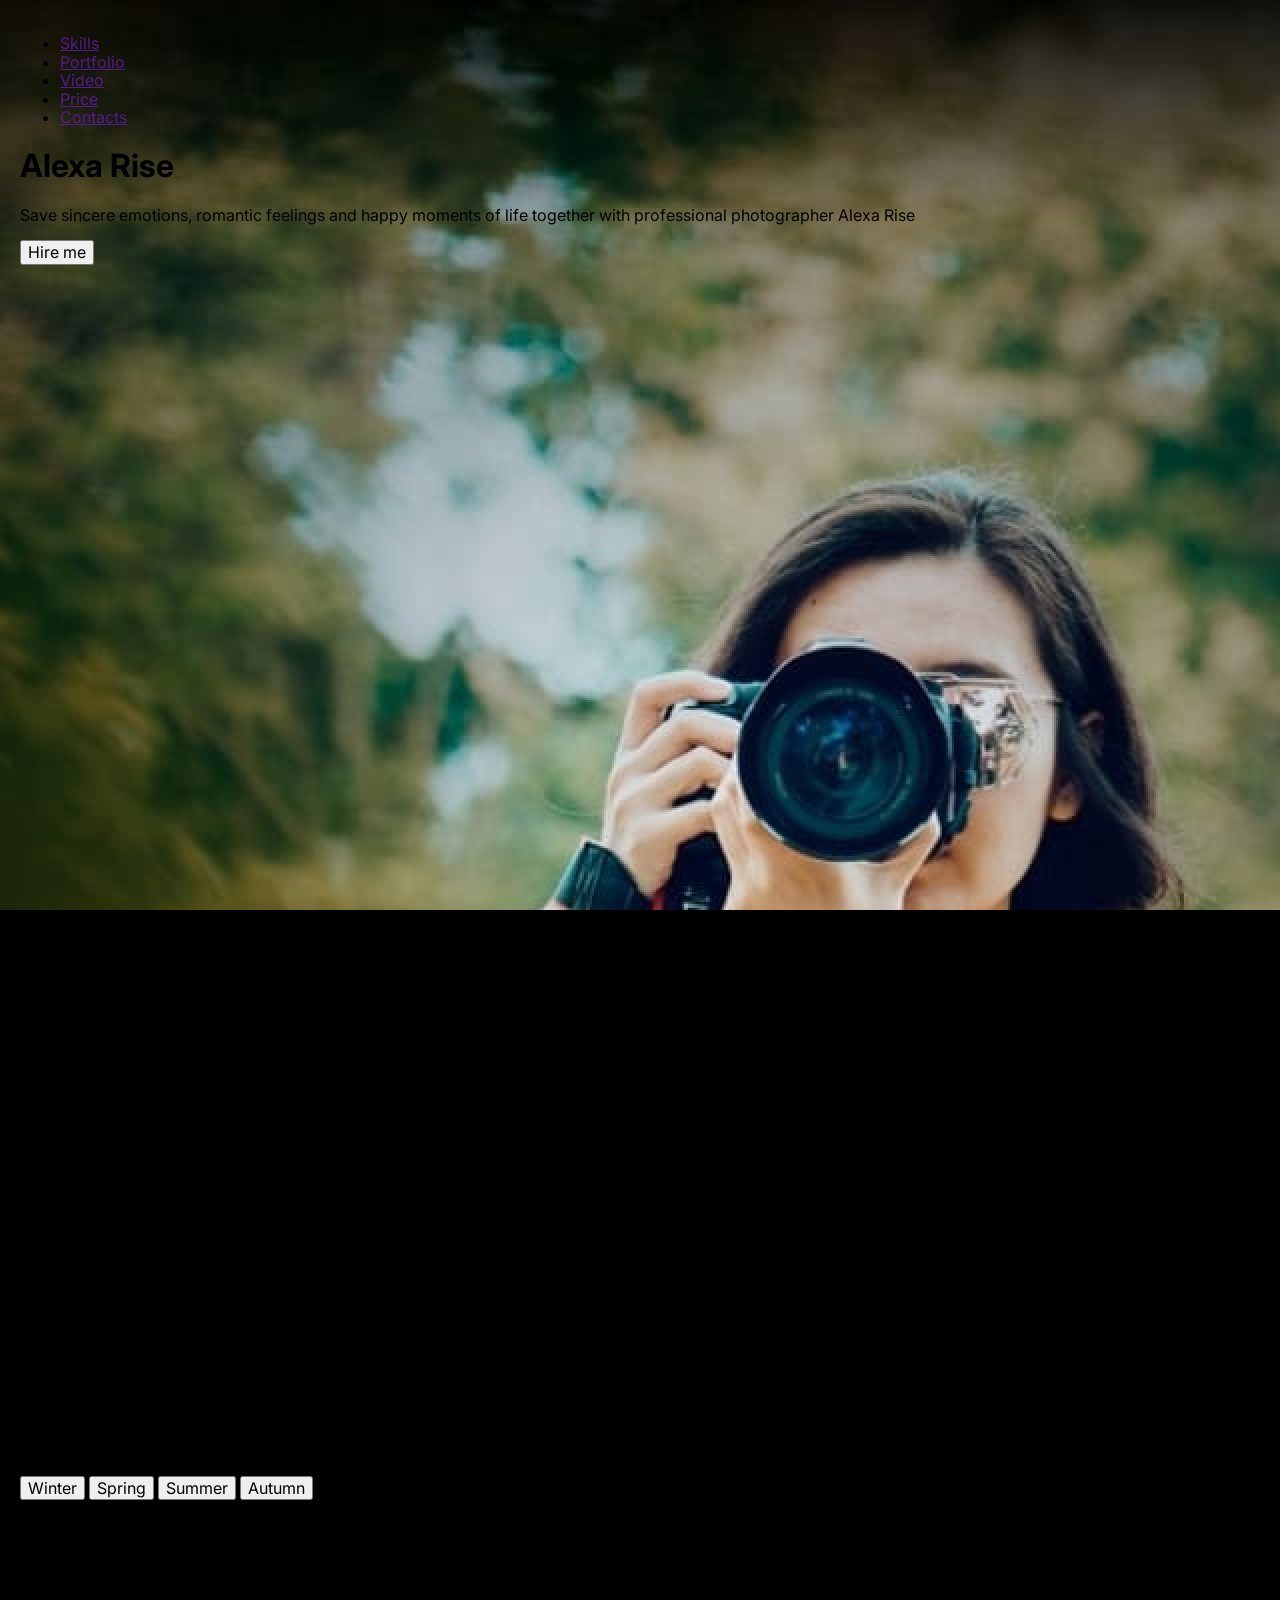
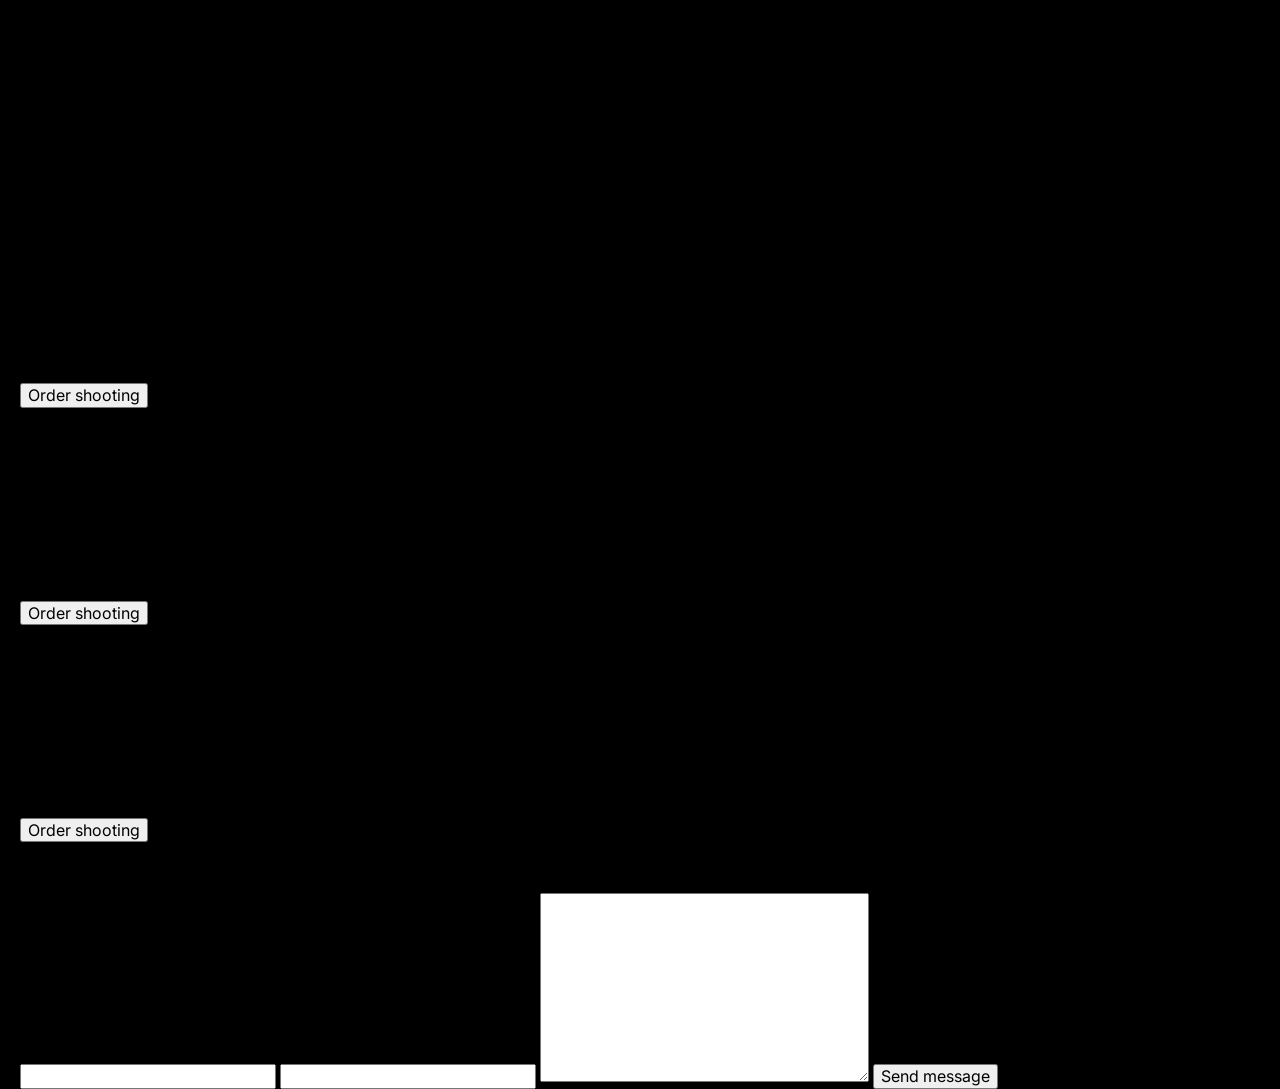
==== portfolio/index.html @ b340e3fa "feat: add markup in html.index" ====
<!DOCTYPE html>
<html lang="en">
<head>
    <meta charset="UTF-8">
    <meta http-equiv="X-UA-Compatible" content="IE=edge">
    <meta name="viewport" content="width=device-width, initial-scale=1.0">
    <link rel="preconnect" href="https://fonts.googleapis.com">
    <link rel="preconnect" href="https://fonts.gstatic.com" crossorigin>
    <link href="https://fonts.googleapis.com/css2?family=Merriweather:wght@700&family=PT+Sans:wght@400;700&display=swap" rel="stylesheet">
    <link href="https://fonts.googleapis.com/css2?family=Inter:wght@400;700&family=Merriweather:wght@700&family=PT+Sans:wght@400;700&display=swap" rel="stylesheet">
    <link rel="stylesheet" href="style.css">
    <link rel="stylesheet" href="normalize.css">
    <title>Document</title>
</head>
<body>
    <header class="header header__container">
        <div class="container"> 
            <nav class="nav">
                <div class="logo">
                    <img class="logo__img" src="" alt="">
                </div>
                <div class="nav__menu">
                    <ul class="nav__menu--list">
                        <li class="nav__menu--item"><a href="" class="nav__menu--link">Skills</a></li>
                        <li class="nav__menu--item"><a href="" class="nav__menu--link">Portfolio</a></li>
                        <li class="nav__menu--item"><a href="" class="nav__menu--link">Video</a></li>
                        <li class="nav__menu--item"><a href="" class="nav__menu--link">Price</a></li>
                        <li class="nav__menu--item"><a href="" class="nav__menu--link">Contacts</a></li>
                    </ul>
                </div>
                <div class="nav__lang-switсh">
                    
                </div>
            </nav>  
            <section class="hero">
                <div class="hero__content">
                    <h1 class="hero__title">Alexa Rise</h1>
                    <p class="hero__text">
                        Save sincere emotions, romantic feelings and happy moments of life together with professional photographer Alexa Rise
                    </p>
                    <button class="hero__button button">
                        Hire me
                    </button>
                </div>
            </section>
        </div>
    </header>
    <main>
        <div class="container">
            <section class="skills">
                <div class="skills__content">
                    <div class="skills__head">
                        <div class="title">
                            <h2 class="title__header">Skills</h2>
                        </div>
                    </div>
                    <div class="skills__item">
                        <img class="skills__item-img" src="" alt="">
                        <h3 class="skills__title">Digital photography</h3>
                        <p class="skills__text">
                            High-quality photos in the studio and on the nature
                        </p>
                    </div>
                    <div class="skills__item">
                        <img class="skills__item-img" src="" alt="">
                        <h3 class="skills__title">Digital photography</h3>
                        <p class="skills__text">
                            High-quality photos in the studio and on the nature
                        </p>
                    </div>
                    <div class="skills__item">
                        <img class="skills__item-img" src="" alt="">
                        <h3 class="skills__title">Digital photography</h3>
                        <p class="skills__text">
                            High-quality photos in the studio and on the nature
                        </p>
                    </div>
                    <div class="skills__item">
                        <img class="skills__item-img" src="" alt="">
                        <h3 class="skills__title">Digital photography</h3>
                        <p class="skills__text">
                            High-quality photos in the studio and on the nature
                        </p>
                    </div>
                </div>

            </section>
            <section class="portfolio">
                <div class="portfolio__content">
                    <div class="portfolio__head">
                        <div class="title">
                            <h2 class="title__header">Portfolio</h2>
                        </div> 
                    </div>
                    <div class="portfolio__buttons">
                        <button class="button">
                            Winter
                        </button>
                        <button class="button">
                            Spring
                        </button>
                        <button class="button">
                            Summer
                        </button>
                        <button class="button button--active">
                            Autumn
                        </button>
                    </div>
                    <div class="portfolio__gallery">
                        <img class="portfolio__img" src="" alt="">
                        <img class="portfolio__img" src="" alt="">
                        <img class="portfolio__img" src="" alt="">
                        <img class="portfolio__img" src="" alt="">
                        <img class="portfolio__img" src="" alt="">
                        <img class="portfolio__img" src="" alt="">
                    </div>
                </div>
            </section>
            <section class="video">
                <div class="video__head">
                    <div class="title">
                        <h2 class="title__header">Video</h2>
                    </div> 
                </div>
                <video src="" class="video__content"></video>
            </section>
            <section class="price">
                <div class="price__head">
                    <div class="title">
                        <h2 class="title__header">Portfolio</h2>
                    </div> 
                </div>
                <div class="price__list">
                    <div class="price__item">
                        <p class="price__title">
                            Standard
                        </p>
                        <p class="price__price">
                            500 $
                        </p>
                        <p class="price__text">
                            One location </br>
                            120 photos in color </br>
                            12 photos in retouch </br>
                            Readiness 2-3 weeks </br>
                            Make up, visage </br>
                        </p>
                        <button class="price__button button">
                            Order shooting
                        </button>
                    </div>
                    <div class="price__item">
                        <p class="price__title">
                            Standard
                        </p>
                        <p class="price__price">
                            500 $
                        </p>
                        <p class="price__text">
                            One location </br>
                            120 photos in color </br>
                            12 photos in retouch </br>
                            Readiness 2-3 weeks </br>
                            Make up, visage </br>
                        </p>
                        <button class="price__button button">
                            Order shooting
                        </button>
                    </div>
                    <div class="price__item">
                        <p class="price__title">
                            Standard
                        </p>
                        <p class="price__price">
                            500 $
                        </p>
                        <p class="price__text">
                            One location </br>
                            120 photos in color </br>
                            12 photos in retouch </br>
                            Readiness 2-3 weeks </br>
                            Make up, visage </br>
                        </p>
                        <button class="price__button button">
                            Order shooting
                        </button>
                    </div>
                </div>

            </section>
            <section class="contacts">
                <div class="contact__content">
                    <p class="contact__title">
                        Contact me
                    </p>
                    <div class="contact__form form">
                        <input type="email" class="form__email-field">
                        <input type="tel" class="form__phone-field">
                        <textarea name="" id="" cols="30" rows="10" class="form__texarea">

                        </textarea>
                        <button class="button form__button">
                            Send message
                        </button>
                    </div>
                </div>     
            </section>
        </div>
    </main>
    <footer>
        <div class="container">

        </div>
    </footer>
    
</body>
</html>
---- portfolio/style.css ----
body {
    background-color: #000000;
    font-family: 'Inter', sans-serif;
}
.container {
  max-width: 1440px;
  margin: 0 auto;
  padding: 0 20px;
}

.header {
    height: 910px;
}

.header__container {
    background: url('./assets/img/bg.jpg');
    background-repeat: no-repeat;
    background-position: center 0;
  }
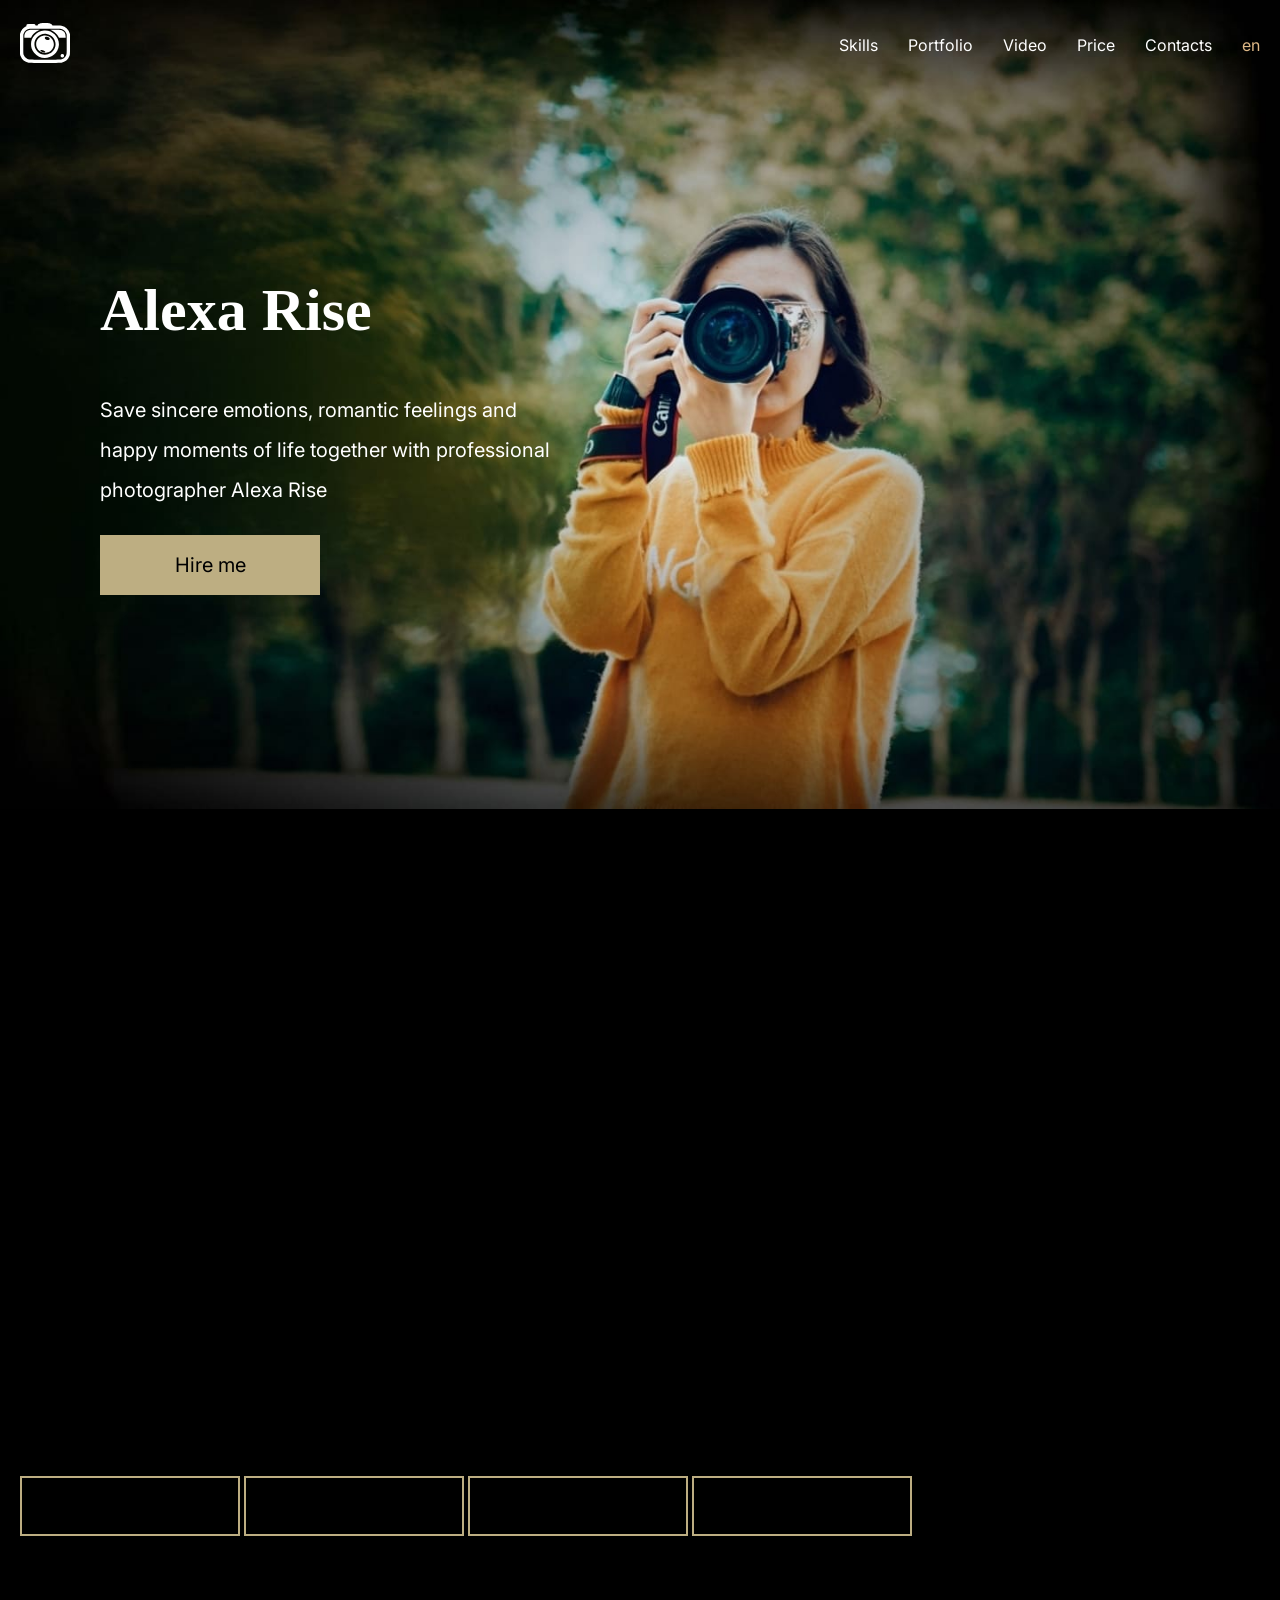
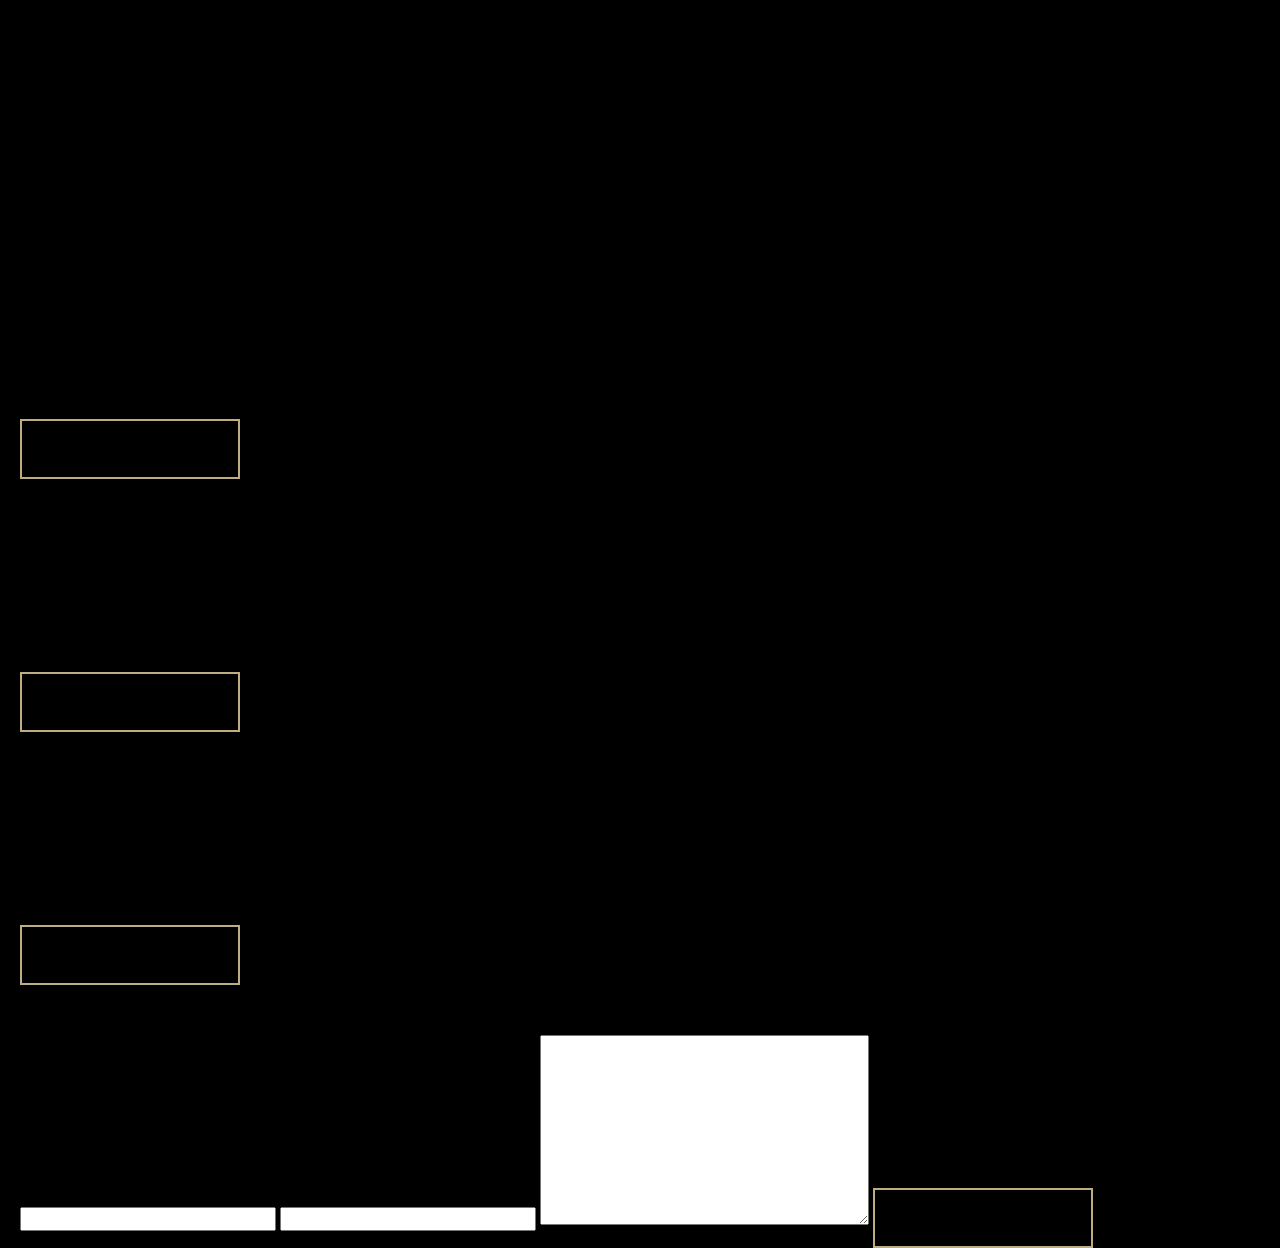
==== commit 6eb27abb: "feat: add styles in header block" ====
--- a/portfolio/index.html
+++ b/portfolio/index.html
@@ -13,36 +13,37 @@
     <title>Document</title>
 </head>
 <body>
-    <header class="header header__container">
-        <div class="container"> 
-            <nav class="nav">
+    <header class="header">
+        <div class="container header__container">
+            <nav class="nav header__nav">
                 <div class="logo">
-                    <img class="logo__img" src="" alt="">
+                    <img class="logo__img" src="./assets/svg/logo.svg" alt="">
                 </div>
                 <div class="nav__menu">
-                    <ul class="nav__menu--list">
-                        <li class="nav__menu--item"><a href="" class="nav__menu--link">Skills</a></li>
-                        <li class="nav__menu--item"><a href="" class="nav__menu--link">Portfolio</a></li>
-                        <li class="nav__menu--item"><a href="" class="nav__menu--link">Video</a></li>
-                        <li class="nav__menu--item"><a href="" class="nav__menu--link">Price</a></li>
-                        <li class="nav__menu--item"><a href="" class="nav__menu--link">Contacts</a></li>
+                    <ul class="nav__menu-list">
+                        <li class="nav__menu-item"><a href="" class="nav__menu-link">Skills</a></li>
+                        <li class="nav__menu-item"><a href="" class="nav__menu-link">Portfolio</a></li>
+                        <li class="nav__menu-item"><a href="" class="nav__menu-link">Video</a></li>
+                        <li class="nav__menu-item"><a href="" class="nav__menu-link">Price</a></li>
+                        <li class="nav__menu-item"><a href="" class="nav__menu-link">Contacts</a></li>
                     </ul>
                 </div>
-                <div class="nav__lang-switсh">
-                    
-                </div>
-            </nav>  
-            <section class="hero">
+                <div class="header__lang-switсh">
+                      <p class="en">en</p>  
+                </div>
+            </nav>
+            <section class="hero header__hero">
                 <div class="hero__content">
                     <h1 class="hero__title">Alexa Rise</h1>
                     <p class="hero__text">
                         Save sincere emotions, romantic feelings and happy moments of life together with professional photographer Alexa Rise
                     </p>
-                    <button class="hero__button button">
+                    <button class="hero__button button button--color">
                         Hire me
                     </button>
                 </div>
             </section>
+            </div>
         </div>
     </header>
     <main>
--- a/portfolio/style.css
+++ b/portfolio/style.css
@@ -2,18 +2,105 @@
     background-color: #000000;
     font-family: 'Inter', sans-serif;
 }
+li {
+    list-style: none;
+}
+
+a {
+    text-decoration: none;
+}
+
+.en {
+    color: burlywood;
+}
+
 .container {
   max-width: 1440px;
   margin: 0 auto;
   padding: 0 20px;
 }
 
-.header {
-    height: 910px;
+.nav {
+    height: 90px;
+    display: flex;
+    flex-direction: row;
+    justify-content: space-between;
+    align-items: center;
 }
 
+.nav__menu-list {
+    display: flex;
+    flex-direction: row;
+}
+
+.nav__menu-link {
+    color: #ffffff;
+}
+
+.nav__menu-item {
+    margin-right: 30px;
+}
+
+
 .header__container {
-    background: url('./assets/img/bg.jpg');
+    height: 910px;
+    background: no-repeat center  url('./assets/img/bg.jpg');
     background-repeat: no-repeat;
     background-position: center 0;
+    background-size: contain;
   }
+
+.header__nav {
+      margin-bottom: 160px;
+  }
+
+.header__hero {
+    margin-left: 80px;
+}
+  
+.logo_img {
+    width: 50px;
+    height: auto;
+}
+
+.nav__menu {
+    margin-left: auto;
+}
+
+.hero {
+    width: 500px;
+}
+
+.hero__content {
+    margin-right: 30px;
+}
+
+.hero__title {
+    font-family: 'Merriweather', serif;
+    font-size: 60px;
+    font-weight: 700;
+    line-height: 120px;
+    color: #ffffff;
+    margin-bottom: 10px;
+}
+
+.hero__text {
+    font-size: 20px;
+    font-weight: normal;
+    line-height: 40px;
+    color: #ffffff;
+    margin-bottom: 25px;
+}
+
+.button {
+    width: 220px;
+    font-size: 20px;
+    line-height: 40px;
+    padding: 8px 0;
+    background-color: transparent;
+    border: solid 2px #BDAE82;
+}
+
+.button--color {
+    background: #BDAE82;
+}
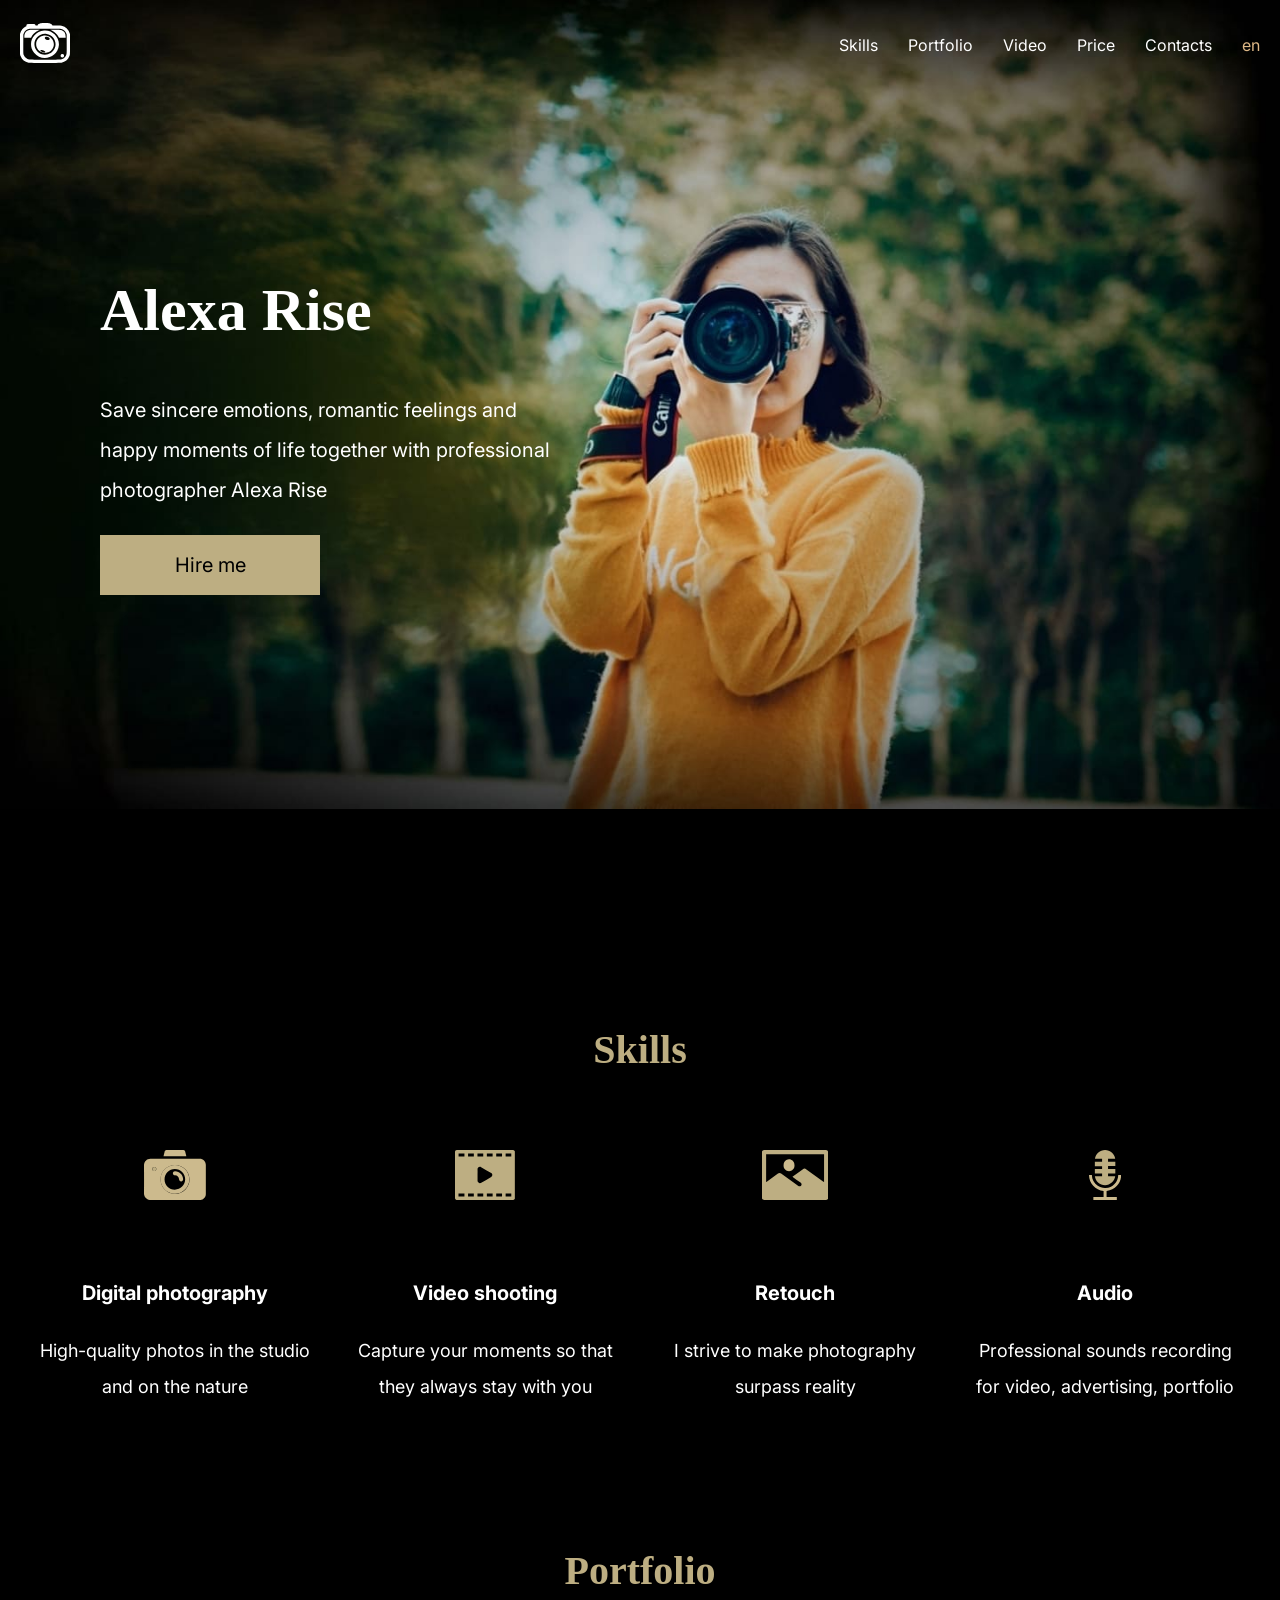
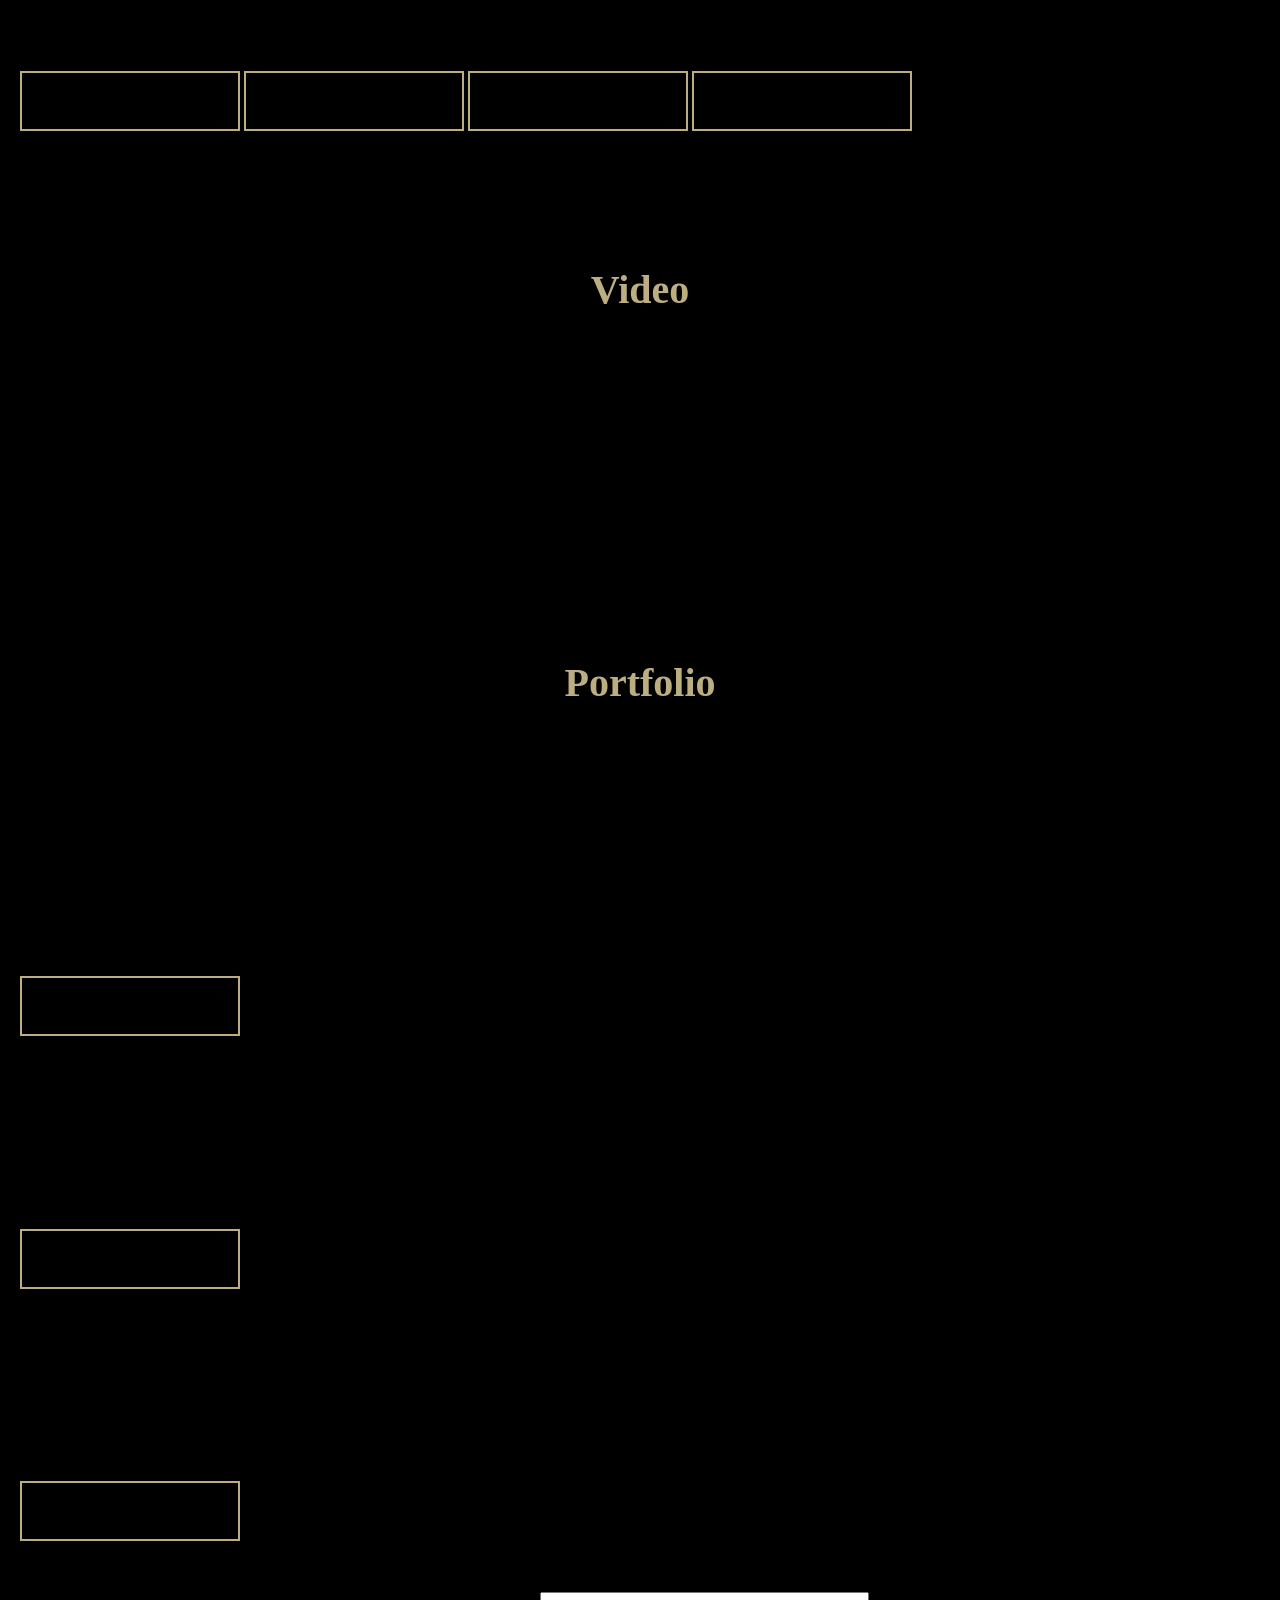
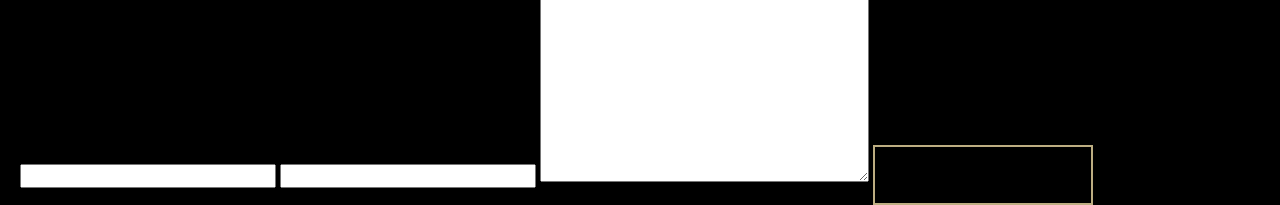
==== commit 8a1eb7c8: "feat: add style in skills block" ====
--- a/portfolio/index.html
+++ b/portfolio/index.html
@@ -55,34 +55,37 @@
                             <h2 class="title__header">Skills</h2>
                         </div>
                     </div>
-                    <div class="skills__item">
-                        <img class="skills__item-img" src="" alt="">
-                        <h3 class="skills__title">Digital photography</h3>
-                        <p class="skills__text">
-                            High-quality photos in the studio and on the nature
-                        </p>
-                    </div>
-                    <div class="skills__item">
-                        <img class="skills__item-img" src="" alt="">
-                        <h3 class="skills__title">Digital photography</h3>
-                        <p class="skills__text">
-                            High-quality photos in the studio and on the nature
-                        </p>
-                    </div>
-                    <div class="skills__item">
-                        <img class="skills__item-img" src="" alt="">
-                        <h3 class="skills__title">Digital photography</h3>
-                        <p class="skills__text">
-                            High-quality photos in the studio and on the nature
-                        </p>
-                    </div>
-                    <div class="skills__item">
-                        <img class="skills__item-img" src="" alt="">
-                        <h3 class="skills__title">Digital photography</h3>
-                        <p class="skills__text">
-                            High-quality photos in the studio and on the nature
-                        </p>
-                    </div>
+                    <div class="skills__list">
+                        <div class="skills__item">
+                            <img class="skills__item-img" src="./assets/svg/camera 1.svg" alt="icon-camera">
+                            <h3 class="skills__title">Digital photography</h3>
+                            <p class="skills__text">
+                                High-quality photos in the studio and on the nature
+                            </p>
+                        </div>
+                        <div class="skills__item">
+                            <img class="skills__item-img" src="./assets/svg/video 1.svg" alt="icon-video">
+                            <h3 class="skills__title">Video shooting</h3>
+                            <p class="skills__text">
+                                Capture your moments so that they always stay with you
+                            </p>
+                        </div>
+                        <div class="skills__item">
+                            <img class="skills__item-img" src="./assets/svg/image 1.svg" alt="icon-image">
+                            <h3 class="skills__title">Retouch</h3>
+                            <p class="skills__text">
+                                I strive to make photography surpass reality
+                            </p>
+                        </div>
+                        <div class="skills__item">
+                            <img class="skills__item-img" src="./assets/svg/mic 1.svg" alt="icon-mic">
+                            <h3 class="skills__title">Audio</h3>
+                            <p class="skills__text">
+                                Professional sounds recording for video, advertising, portfolio
+                            </p>
+                        </div>
+                    </div>
+                    
                 </div>
 
             </section>
--- a/portfolio/style.css
+++ b/portfolio/style.css
@@ -104,3 +104,48 @@
 .button--color {
     background: #BDAE82;
 }
+
+.title {
+    padding: 100px 0px 60px 0px;
+    text-align: center;
+}
+
+.title__header {
+    font-family: 'Merriweather', serif;
+    color: #BDAE82;
+    font-size: 40px;
+    line-height: 80px;
+    margin: 0;   
+}
+
+.skills__list {
+    display: flex;
+    flex-direction: row;
+    justify-content: space-between;
+}
+
+.skills__item {
+    width: 320px;
+    padding: 0 20px 8px 20px;
+    text-align: center;
+}
+
+.skills__item-img {
+    margin-bottom: 50px;
+}
+
+.skills__title {
+    font-weight: bold;
+    font-size: 20px;
+    line-height: 40px;
+    color: #ffffff;
+    margin-bottom: 20px;
+}
+
+.skills__text {
+    font-weight: normal;
+    font-size: 18px;
+    line-height: 36px;
+    color: #ffffff;
+}
+
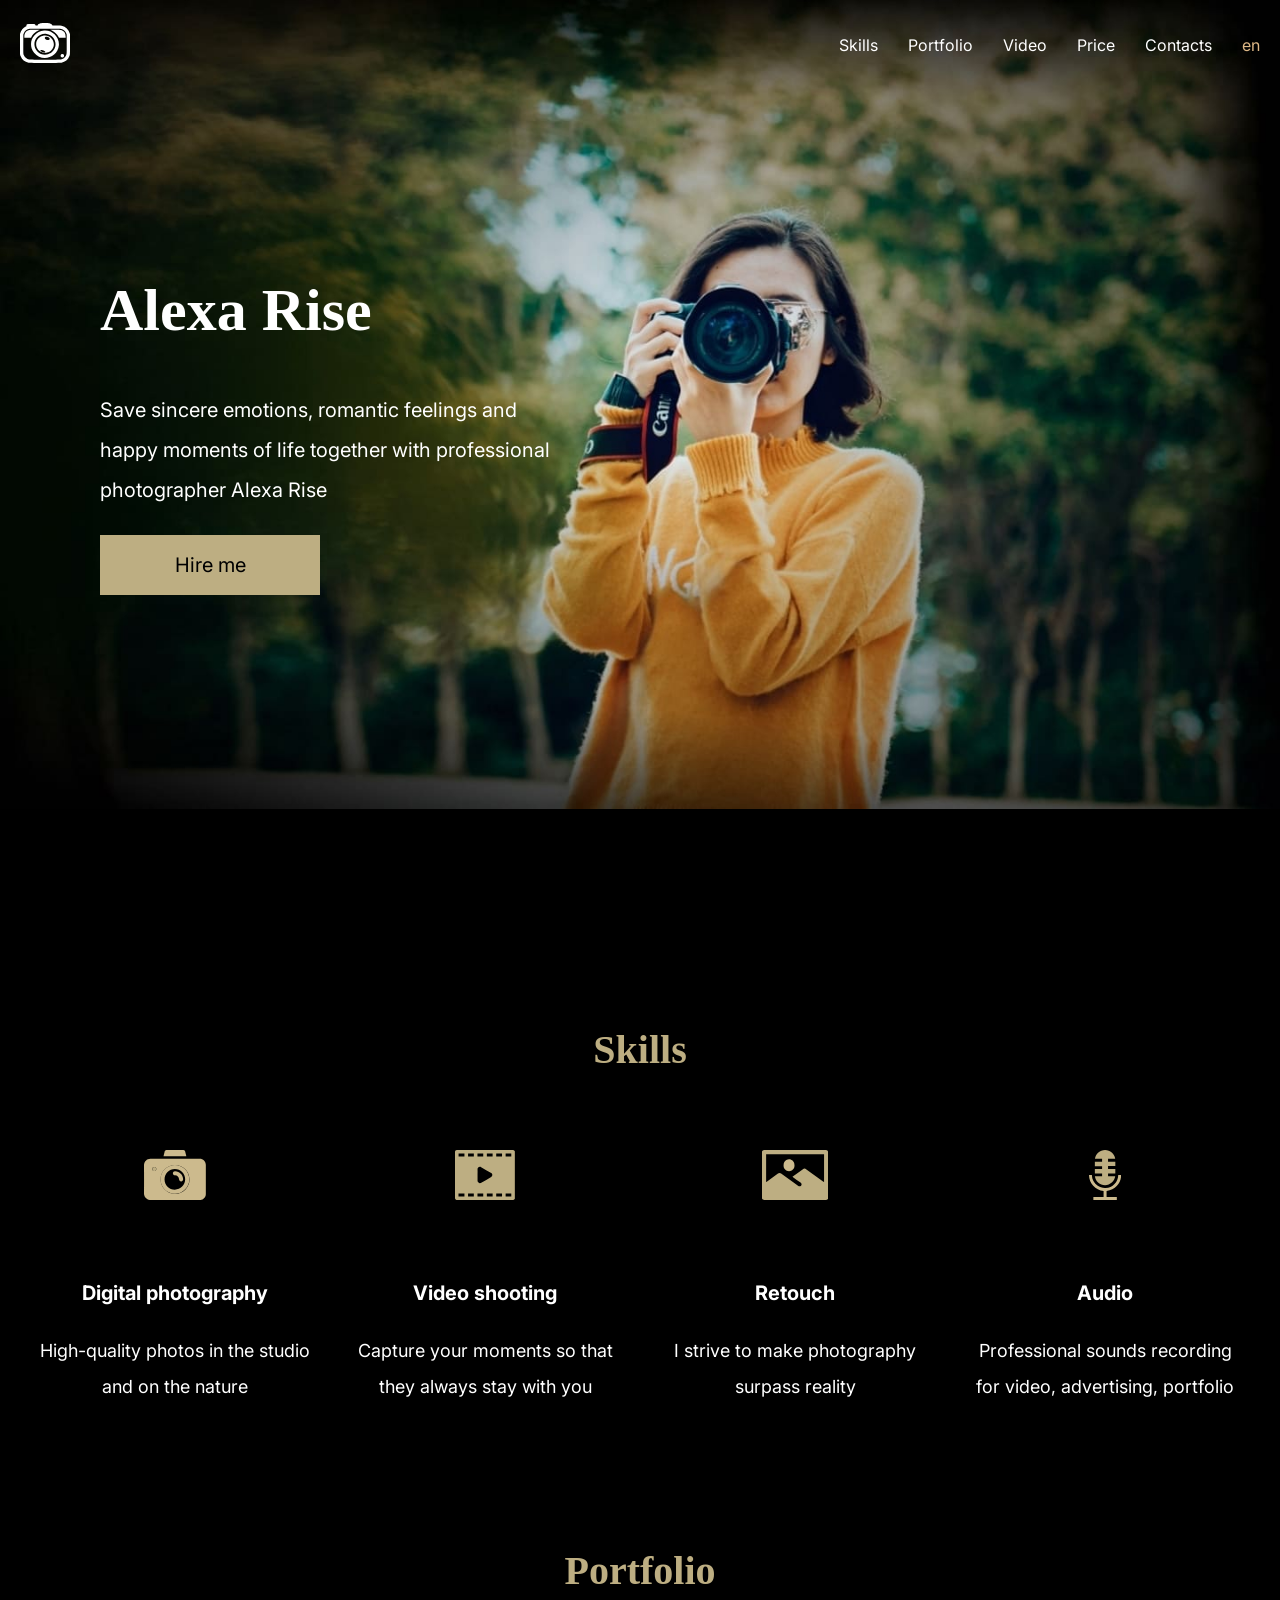
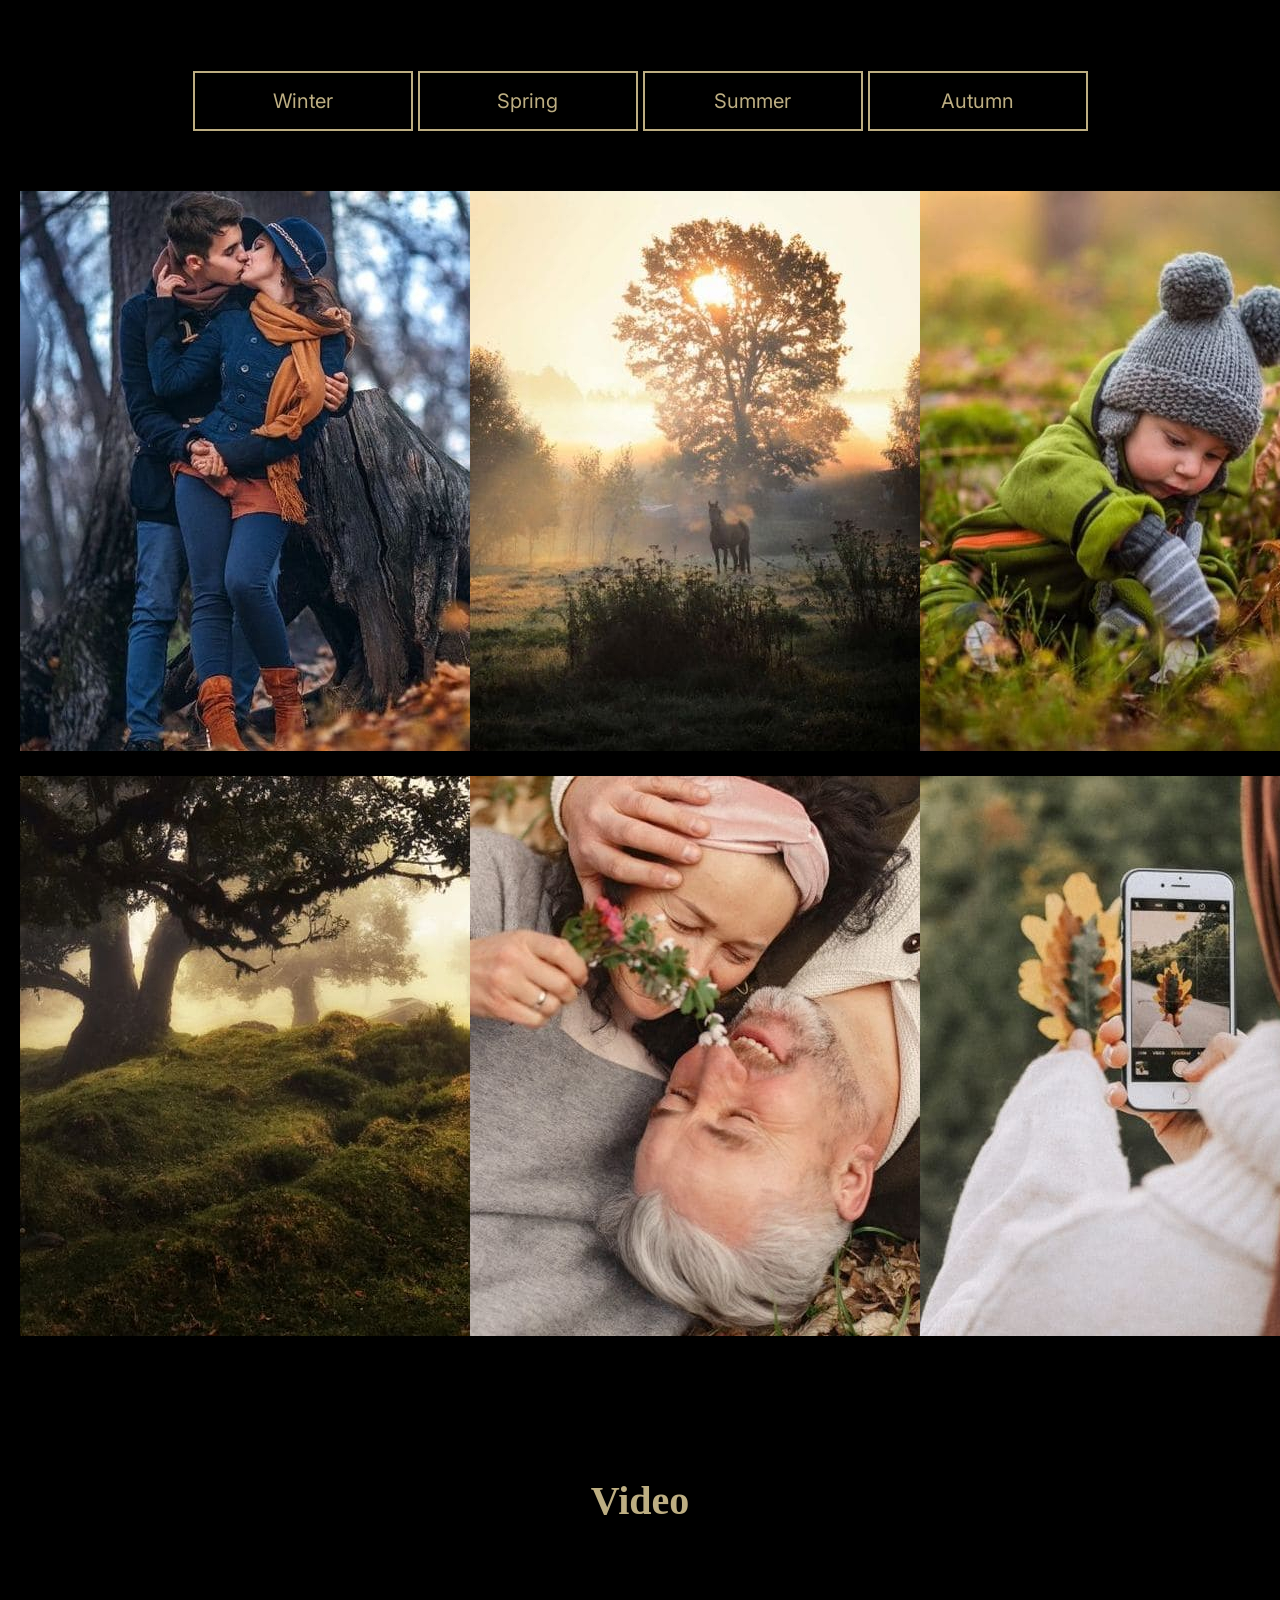
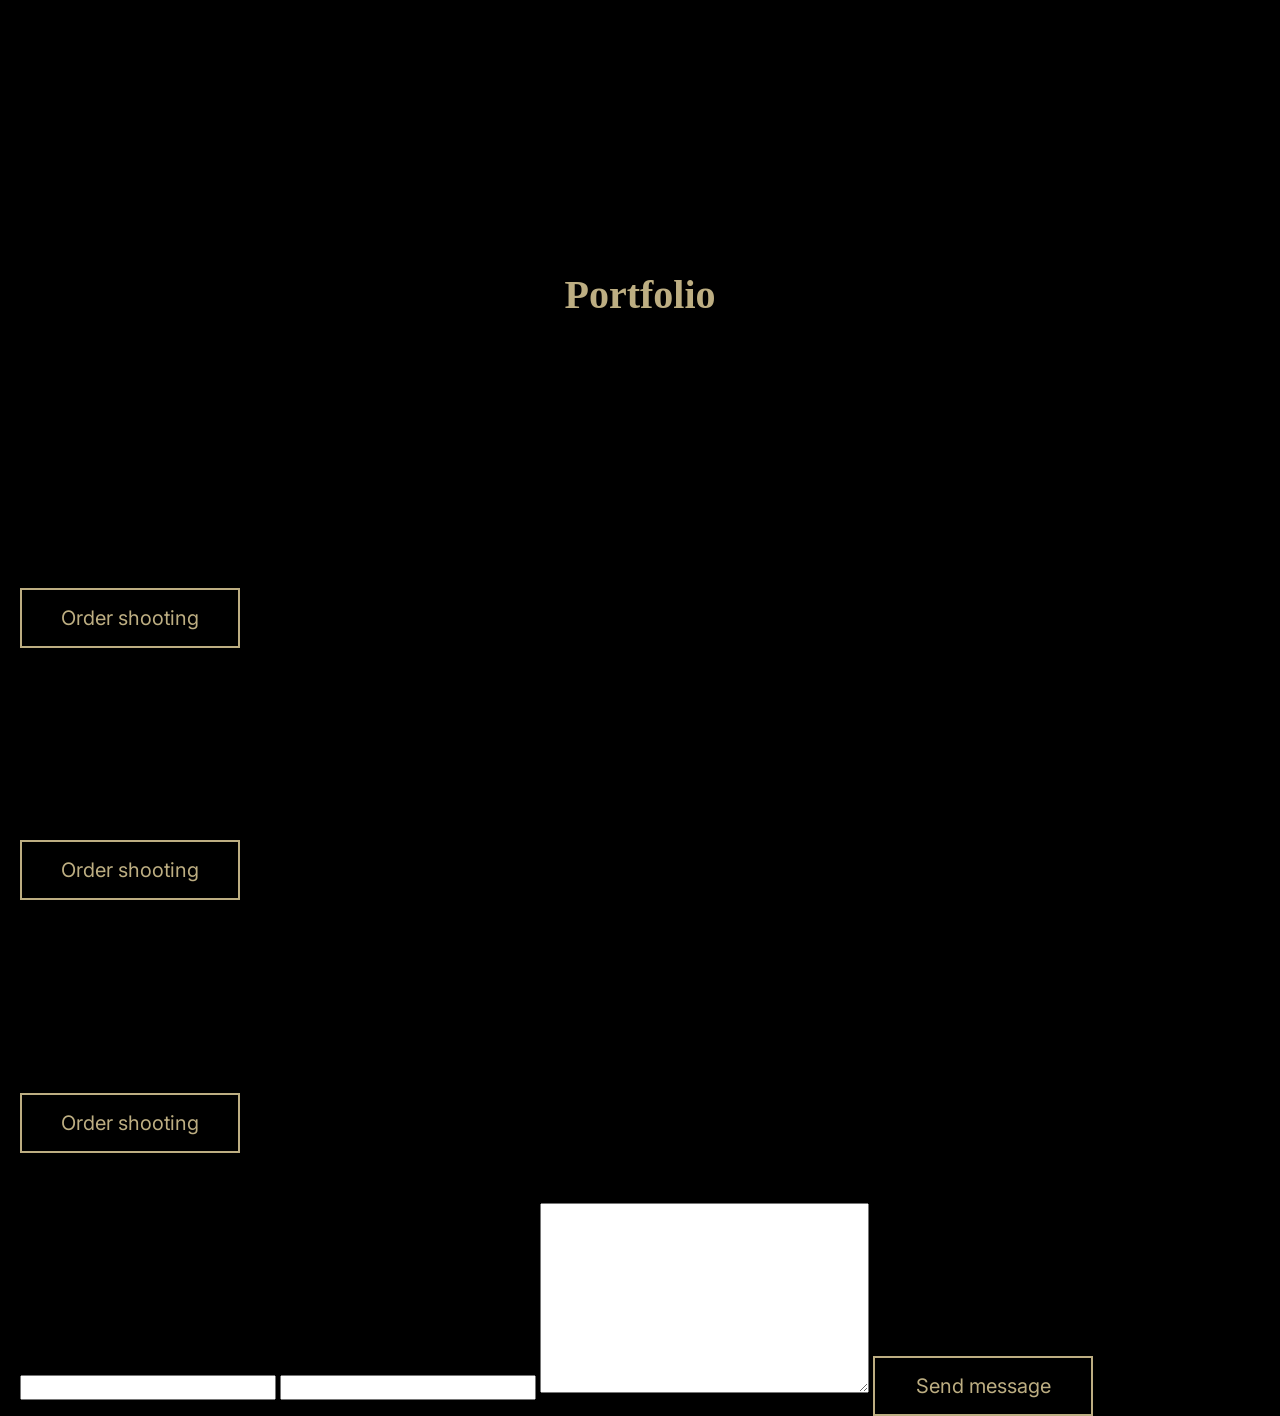
==== commit b7615569: "feat: add style in portfolio" ====
--- a/portfolio/index.html
+++ b/portfolio/index.html
@@ -84,10 +84,8 @@
                                 Professional sounds recording for video, advertising, portfolio
                             </p>
                         </div>
-                    </div>
-                    
-                </div>
-
+                    </div>  
+                </div>
             </section>
             <section class="portfolio">
                 <div class="portfolio__content">
@@ -97,26 +95,30 @@
                         </div> 
                     </div>
                     <div class="portfolio__buttons">
-                        <button class="button">
+                        <button class="button portfolio__button">
                             Winter
                         </button>
-                        <button class="button">
+                        <button class="button portfolio__button">
                             Spring
                         </button>
-                        <button class="button">
+                        <button class="button portfolio__button">
                             Summer
                         </button>
-                        <button class="button button--active">
+                        <button class="button portfolio__button">
                             Autumn
                         </button>
                     </div>
                     <div class="portfolio__gallery">
-                        <img class="portfolio__img" src="" alt="">
-                        <img class="portfolio__img" src="" alt="">
-                        <img class="portfolio__img" src="" alt="">
-                        <img class="portfolio__img" src="" alt="">
-                        <img class="portfolio__img" src="" alt="">
-                        <img class="portfolio__img" src="" alt="">
+                        <div class="portfolio__row">
+                            <img class="portfolio__img" src="./assets/img/portfolio-img.jpg" alt="portfolio-img">
+                            <img class="portfolio__img" src="./assets/img/portfolio-img-1.jpg" alt="portfolio-img">
+                            <img class="portfolio__img" src="./assets/img/portfolio-img-2.jpg" alt="portfolio-img">
+                        </div>
+                        <div class="portfolio__row">
+                            <img class="portfolio__img" src="./assets/img/portfolio-img-3.jpg" alt="portfolio-img">
+                            <img class="portfolio__img" src="./assets/img/portfolio-img-4.jpg" alt="portfolio-img">
+                            <img class="portfolio__img" src="./assets/img/portfolio-img-5.jpg" alt="portfolio-img">
+                        </div>
                     </div>
                 </div>
             </section>
--- a/portfolio/style.css
+++ b/portfolio/style.css
@@ -99,10 +99,12 @@
     padding: 8px 0;
     background-color: transparent;
     border: solid 2px #BDAE82;
+    color: #BDAE82;
 }
 
 .button--color {
     background: #BDAE82;
+    color: #000000;
 }
 
 .title {
@@ -149,3 +151,30 @@
     color: #ffffff;
 }
 
+.portfolio__buttons {
+    display: flex;
+    flex-direction: row;
+    justify-content: center;
+    margin-bottom: 60px;  
+}
+
+.portfolio__button {
+    margin-right: 5px;
+}
+
+.portfolio__button:last-child {
+    margin-right: 0;
+}
+
+.portfolio__row {
+    display: flex;
+    flex-direction: row;
+    justify-content: space-between;
+    margin-bottom: 25px;
+}
+
+.portfolio__img {
+    display: flex;
+    width: 450px;
+}
+
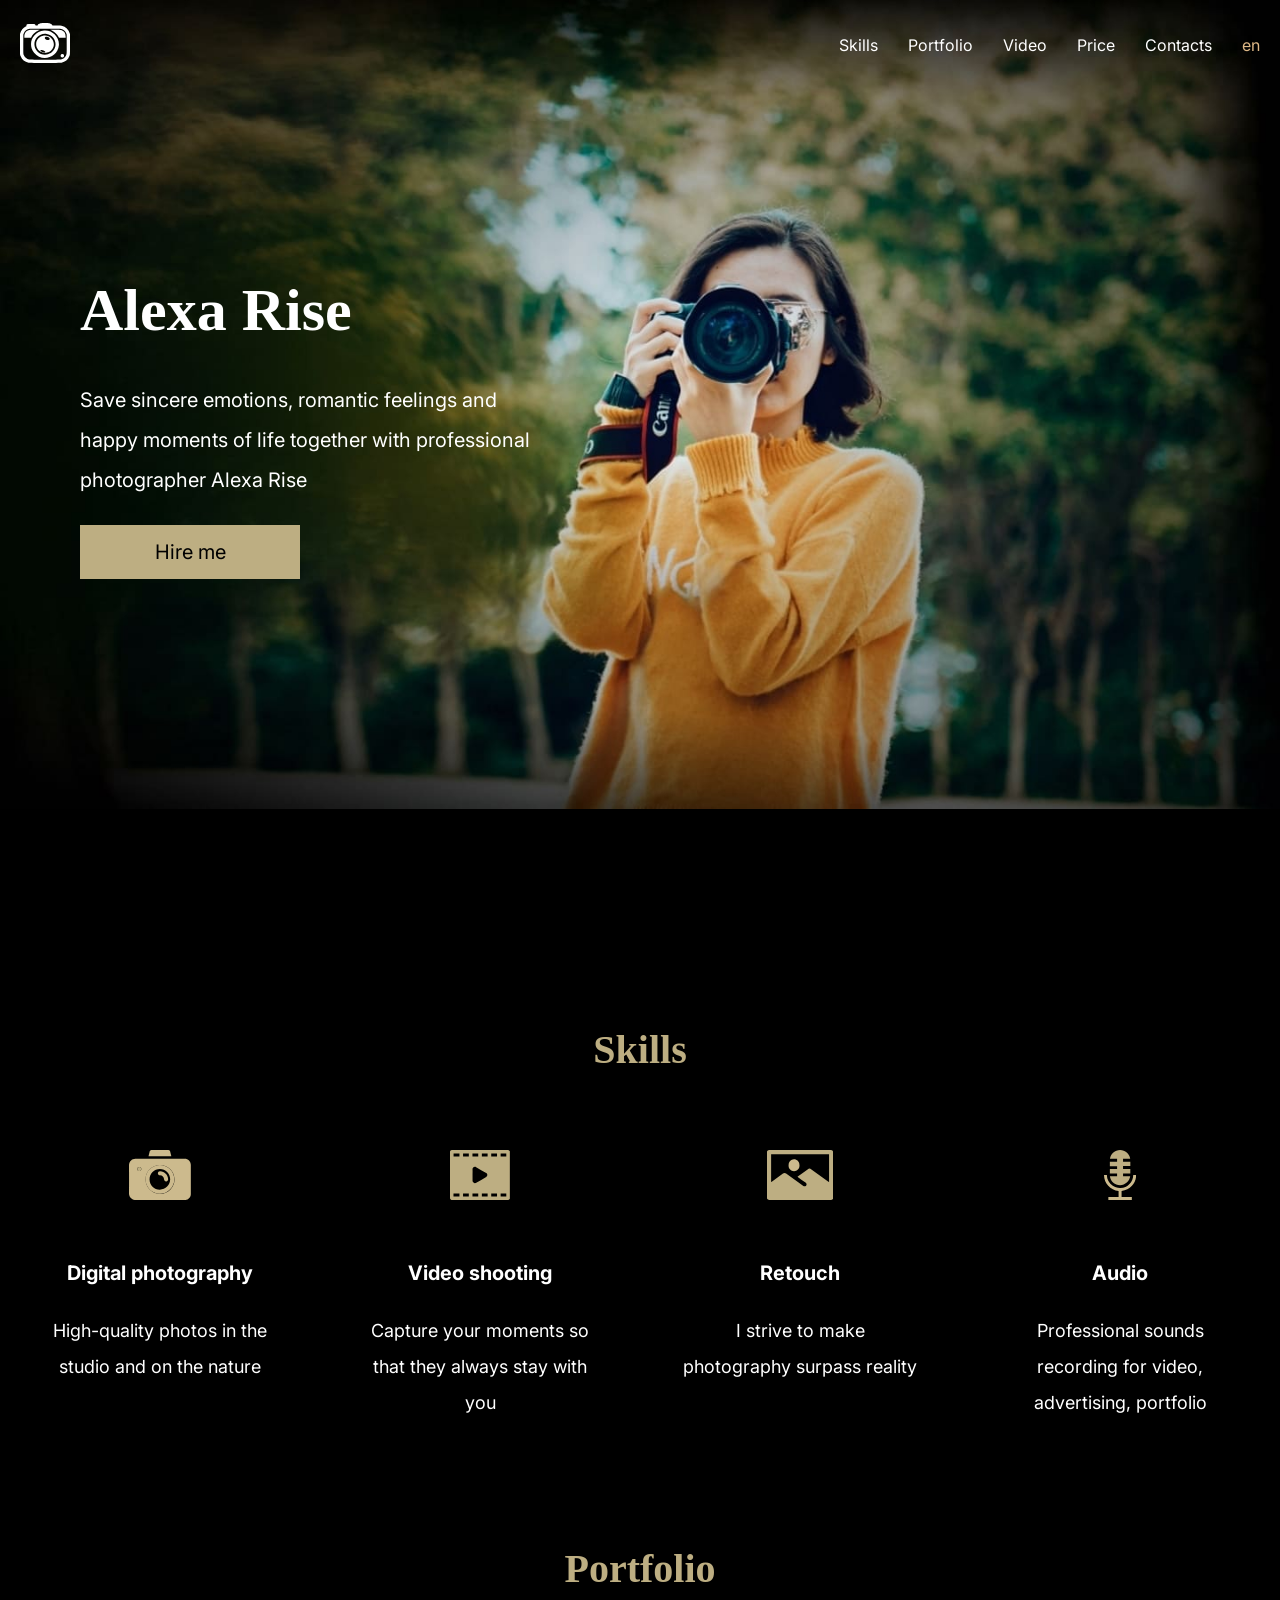
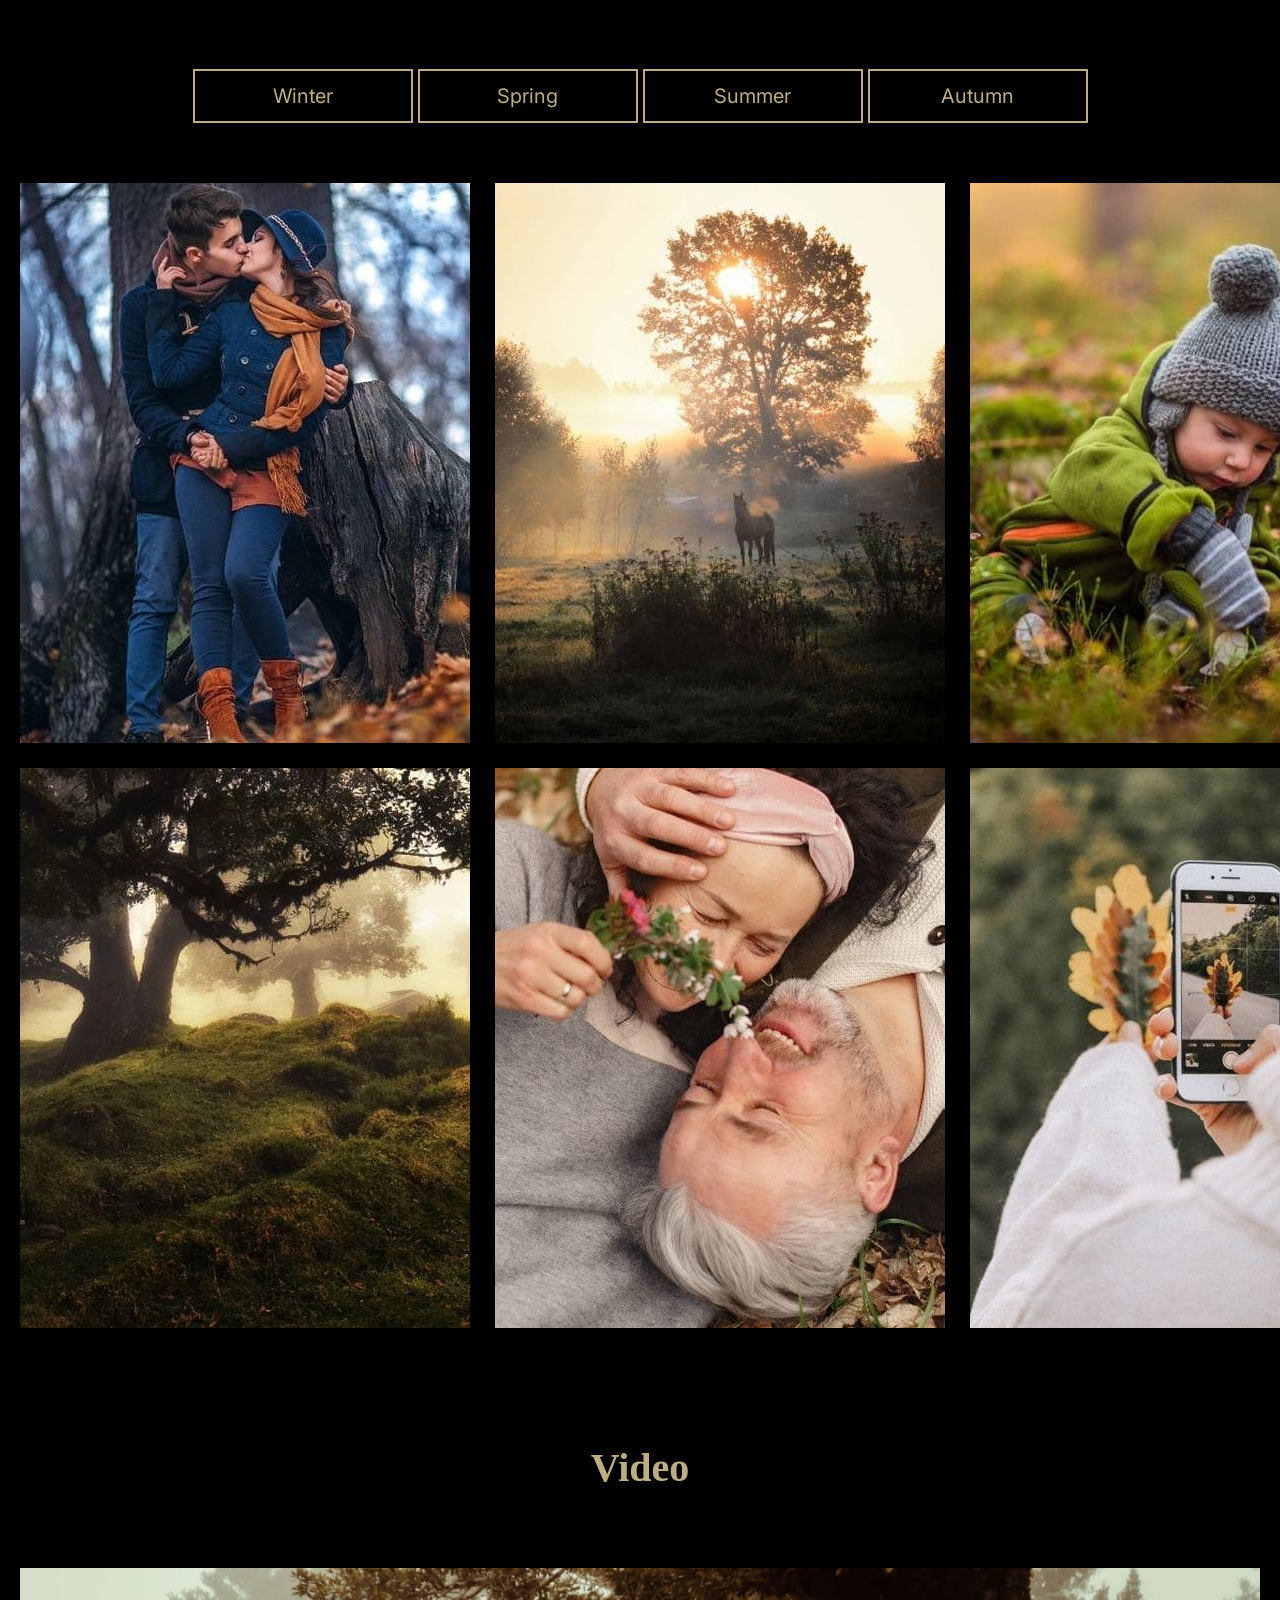
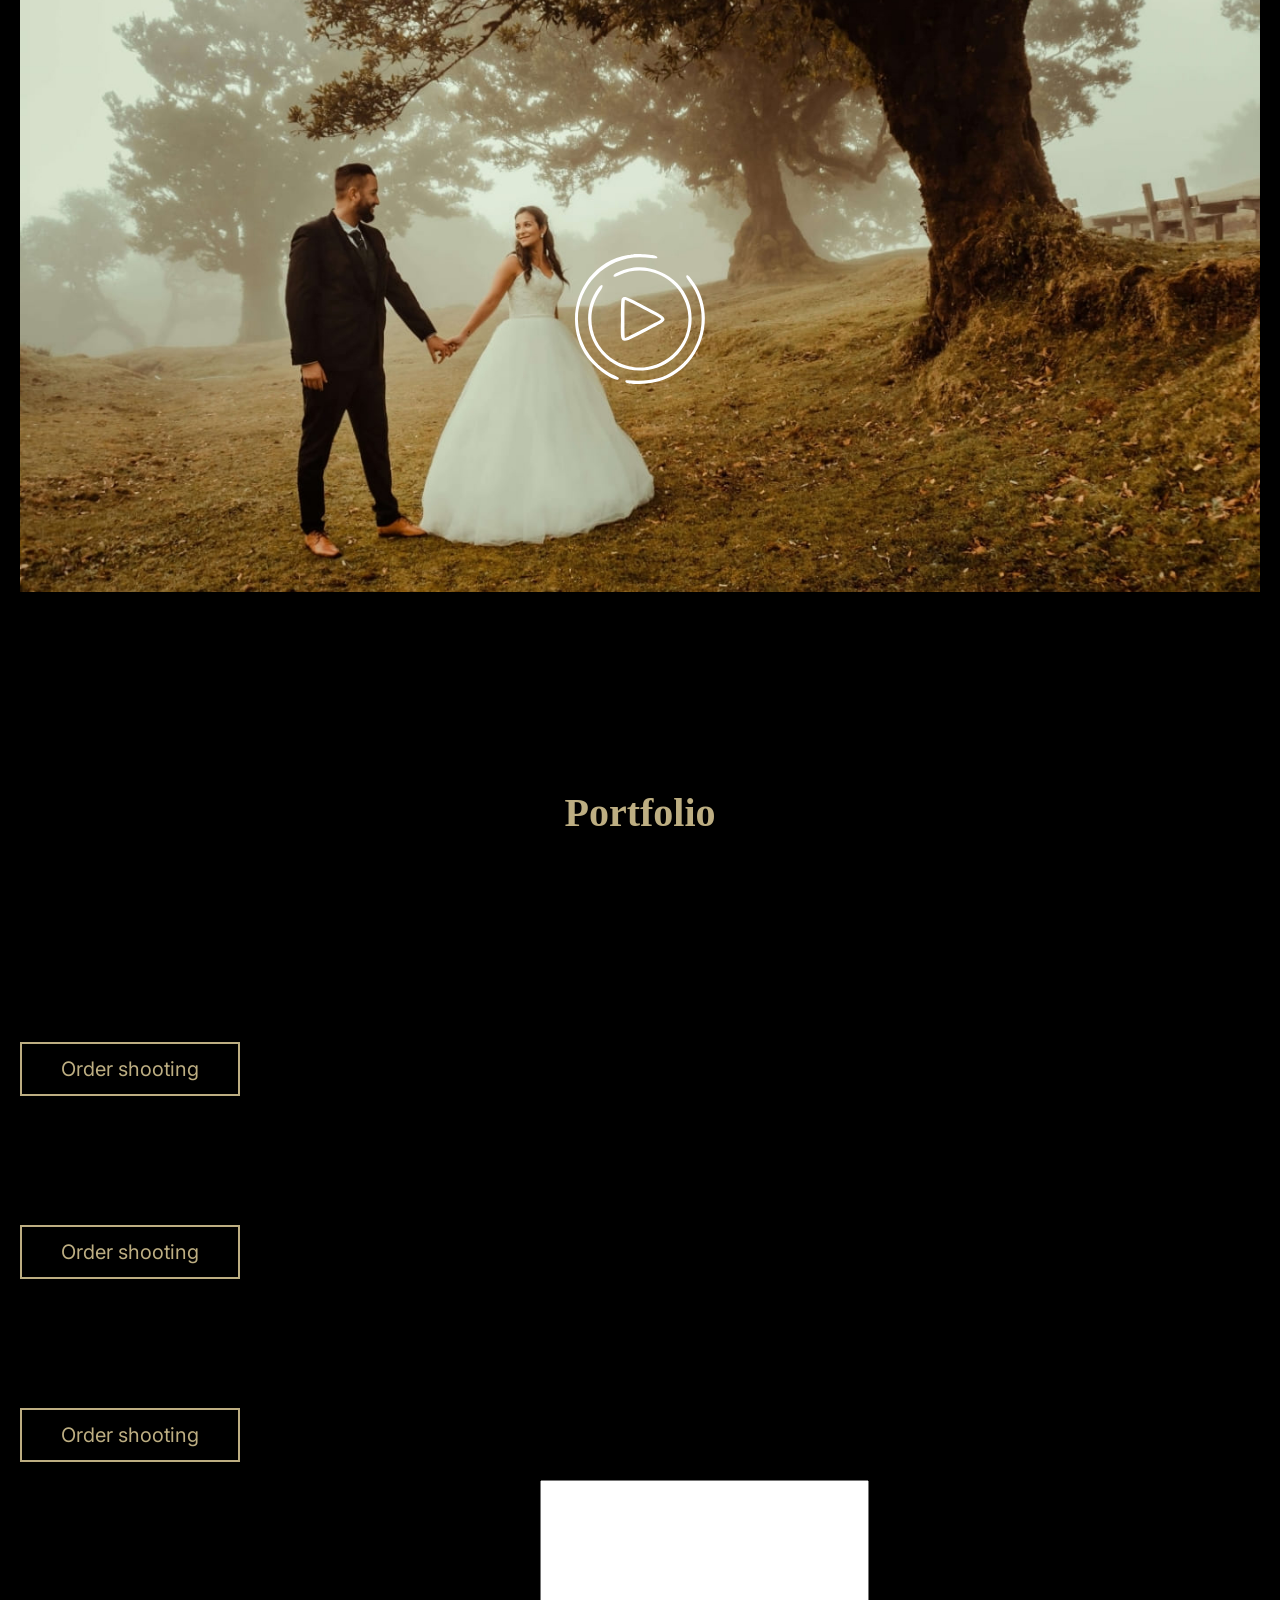
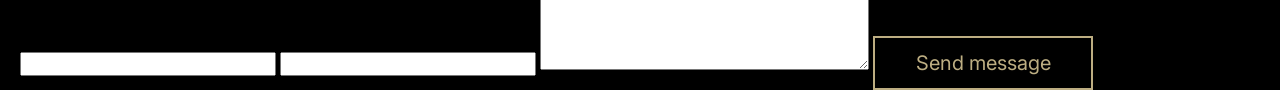
==== commit 890664fa: "feat: add style in video block" ====
--- a/portfolio/index.html
+++ b/portfolio/index.html
@@ -118,7 +118,7 @@
                             <img class="portfolio__img" src="./assets/img/portfolio-img-3.jpg" alt="portfolio-img">
                             <img class="portfolio__img" src="./assets/img/portfolio-img-4.jpg" alt="portfolio-img">
                             <img class="portfolio__img" src="./assets/img/portfolio-img-5.jpg" alt="portfolio-img">
-                        </div>
+                        </div>     
                     </div>
                 </div>
             </section>
@@ -128,7 +128,11 @@
                         <h2 class="title__header">Video</h2>
                     </div> 
                 </div>
-                <video src="" class="video__content"></video>
+                <div class="video__content">
+                    <button class="video__button">
+                        <img class="video__button-img" src="./assets/svg/Play_hover.svg" alt="">
+                    </button>
+                </div>
             </section>
             <section class="price">
                 <div class="price__head">
--- a/portfolio/style.css
+++ b/portfolio/style.css
@@ -4,6 +4,16 @@
 }
 li {
     list-style: none;
+}
+
+
+
+h1,
+h2,
+h3,
+p {
+    margin: 0;
+    padding: 0;
 }
 
 a {
@@ -55,7 +65,7 @@
   }
 
 .header__hero {
-    margin-left: 80px;
+    margin-left: 60px;
 }
   
 .logo_img {
@@ -96,7 +106,7 @@
     width: 220px;
     font-size: 20px;
     line-height: 40px;
-    padding: 8px 0;
+    padding: 5px 0;
     background-color: transparent;
     border: solid 2px #BDAE82;
     color: #BDAE82;
@@ -129,7 +139,12 @@
 .skills__item {
     width: 320px;
     padding: 0 20px 8px 20px;
+    margin-right: 40px;
     text-align: center;
+}
+
+.skills__item:last-child {
+    margin-right: 0px;
 }
 
 .skills__item-img {
@@ -173,8 +188,39 @@
     margin-bottom: 25px;
 }
 
+.portfolio__row:last-child {
+    margin-bottom: 0;
+}
+
 .portfolio__img {
     display: flex;
     width: 450px;
-}
-
+    margin-right: 25px;
+}
+
+.portfolio__img:last-child {
+    margin-right: 0px;
+}
+
+.video__content {
+    position: relative;
+    display: flex;
+    justify-content: center;
+    align-items: center;
+    height: 705px;
+    background: no-repeat center  url('./assets/img/video-player.jpg');
+    background-repeat: no-repeat;
+    background-position: center 0;
+    background-size: contain;
+}
+
+.video__button {
+    background-color: transparent;
+    border: none;
+    margin-left: auto;
+    margin-right: auto;
+    left: 0;
+    right: 0;
+    text-align: center;
+}
+
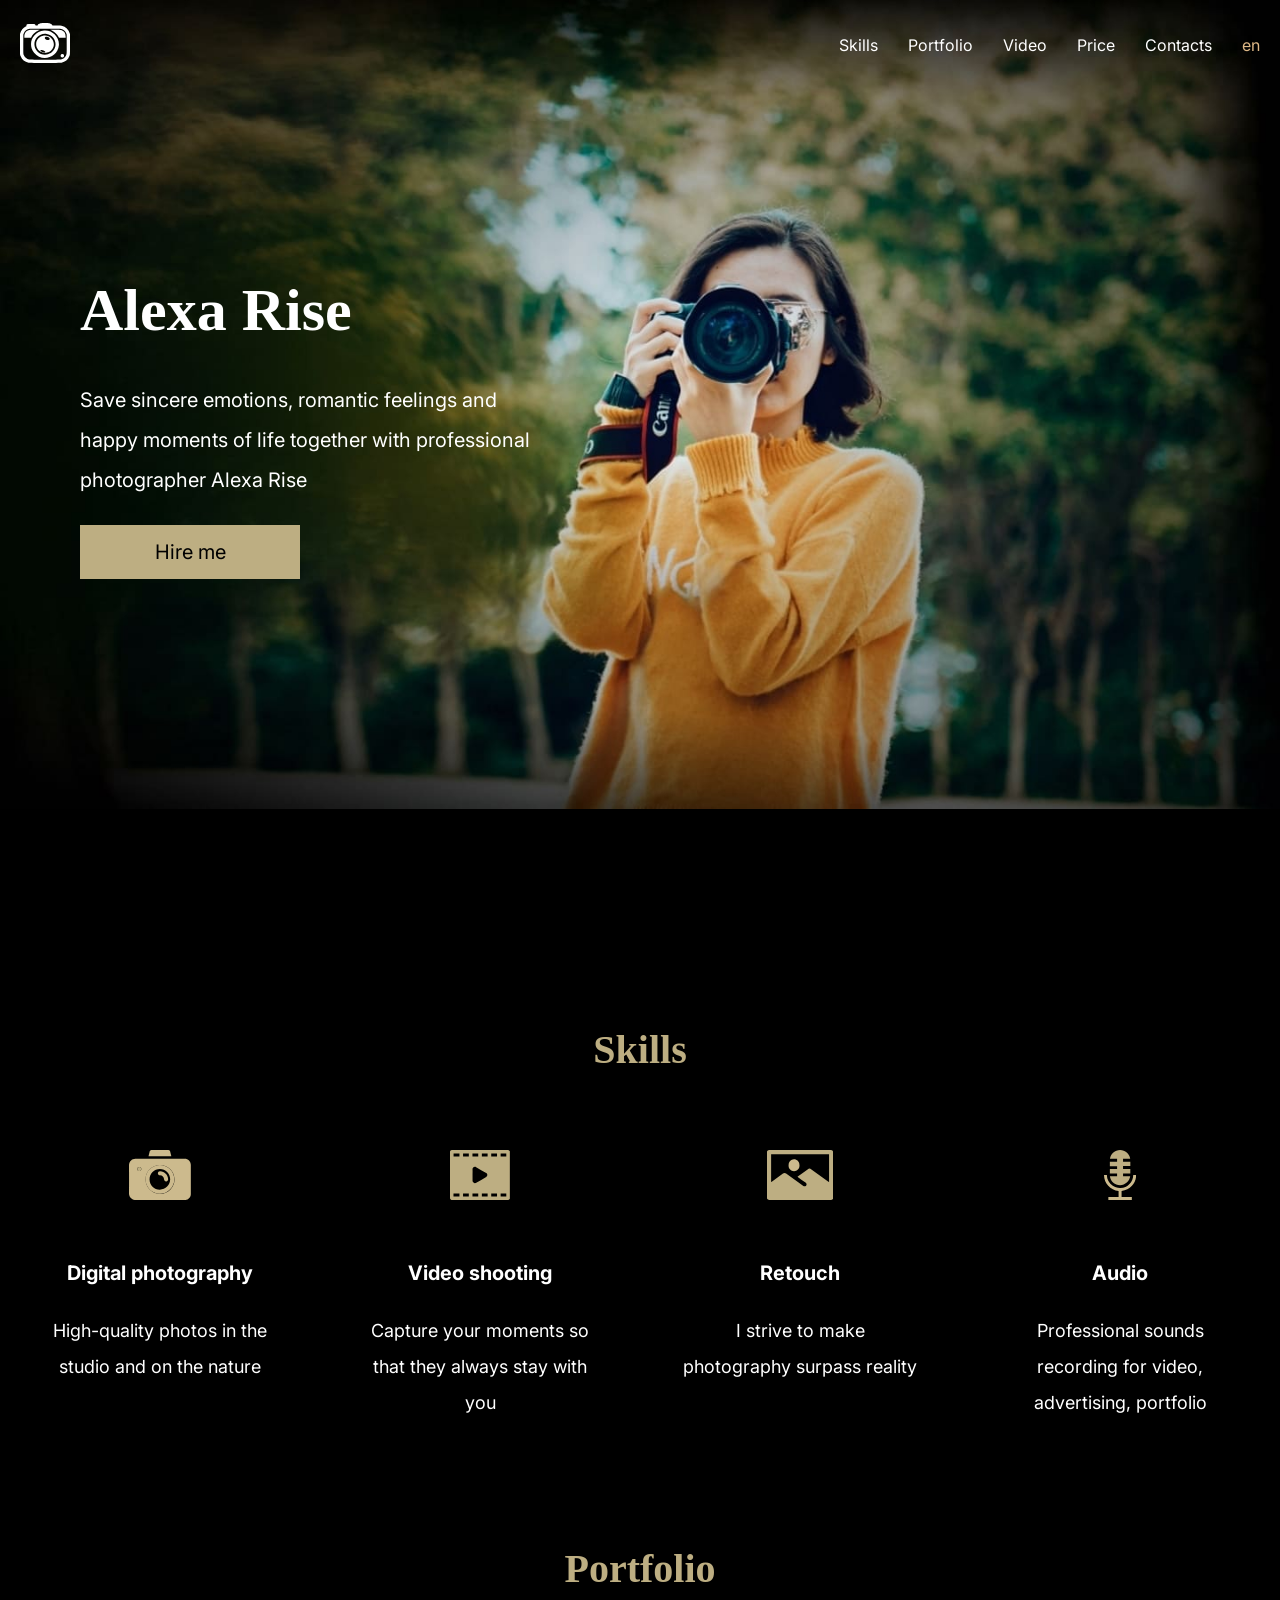
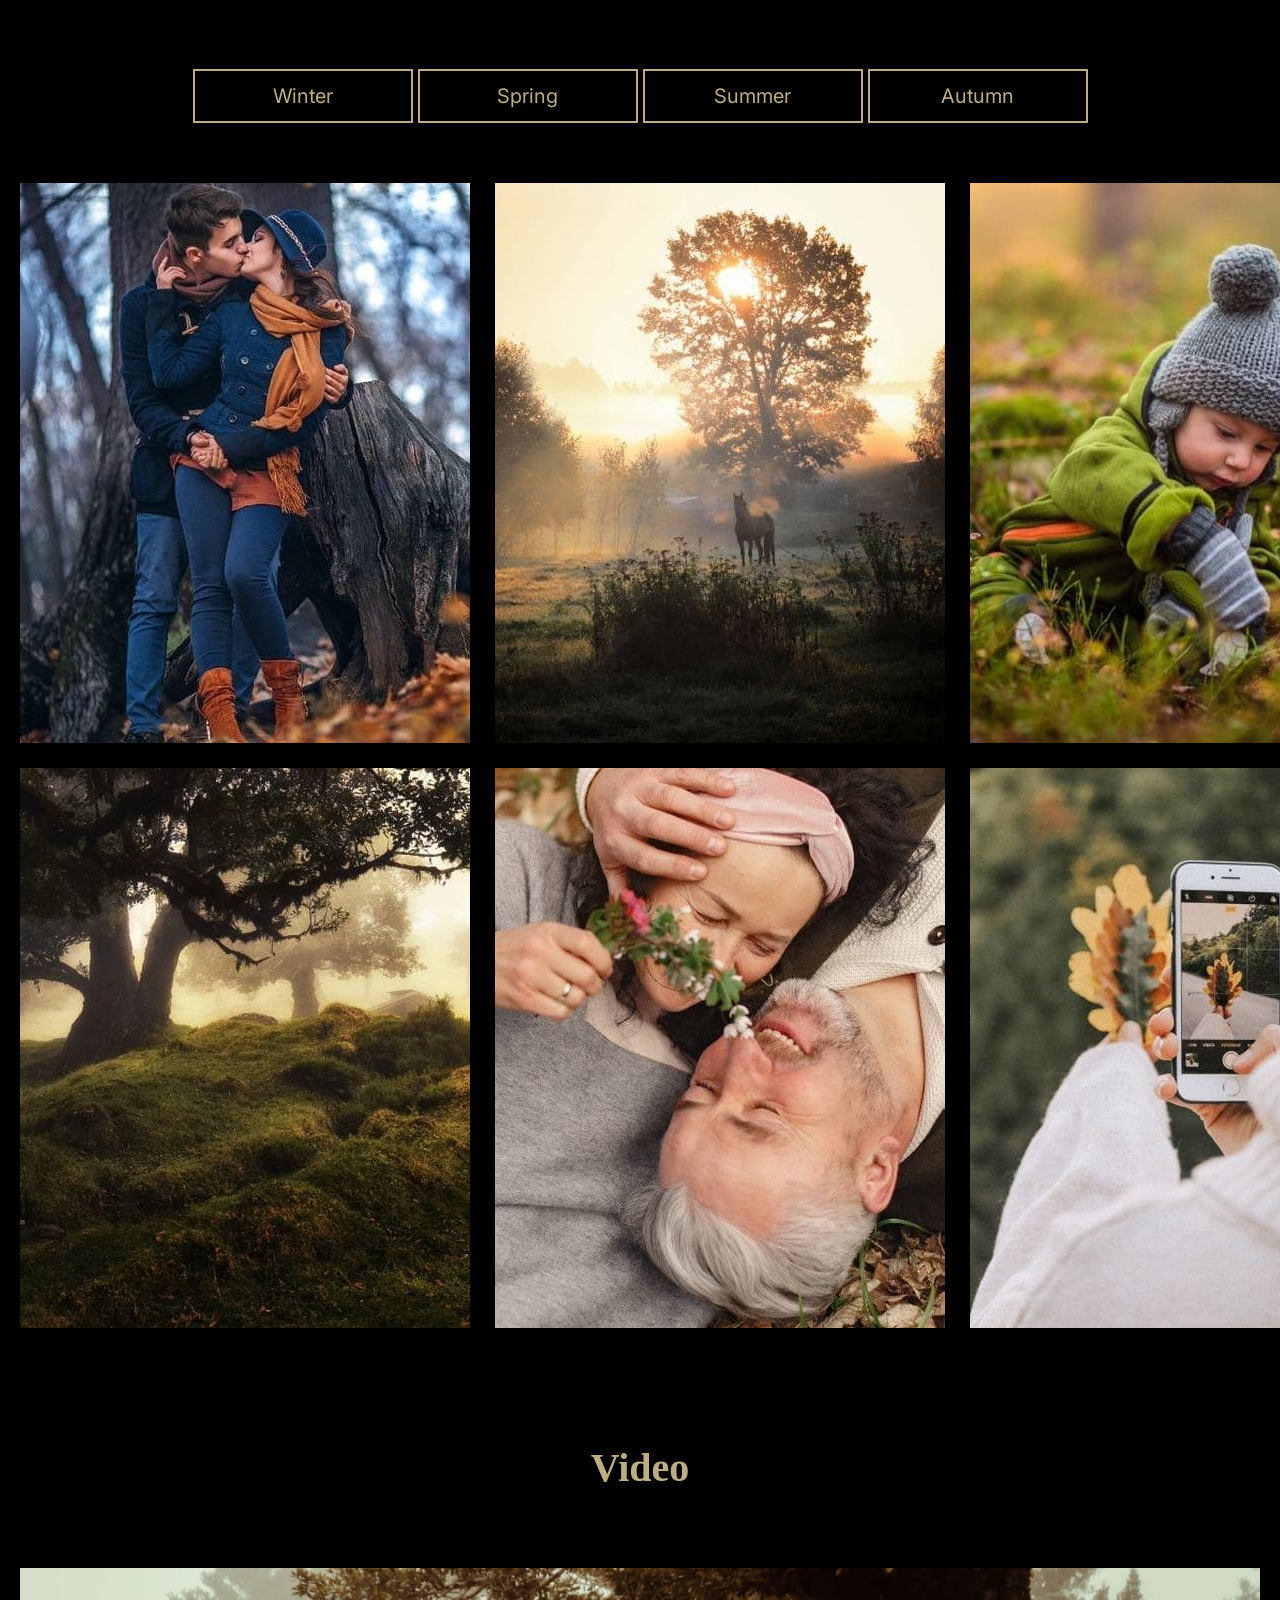
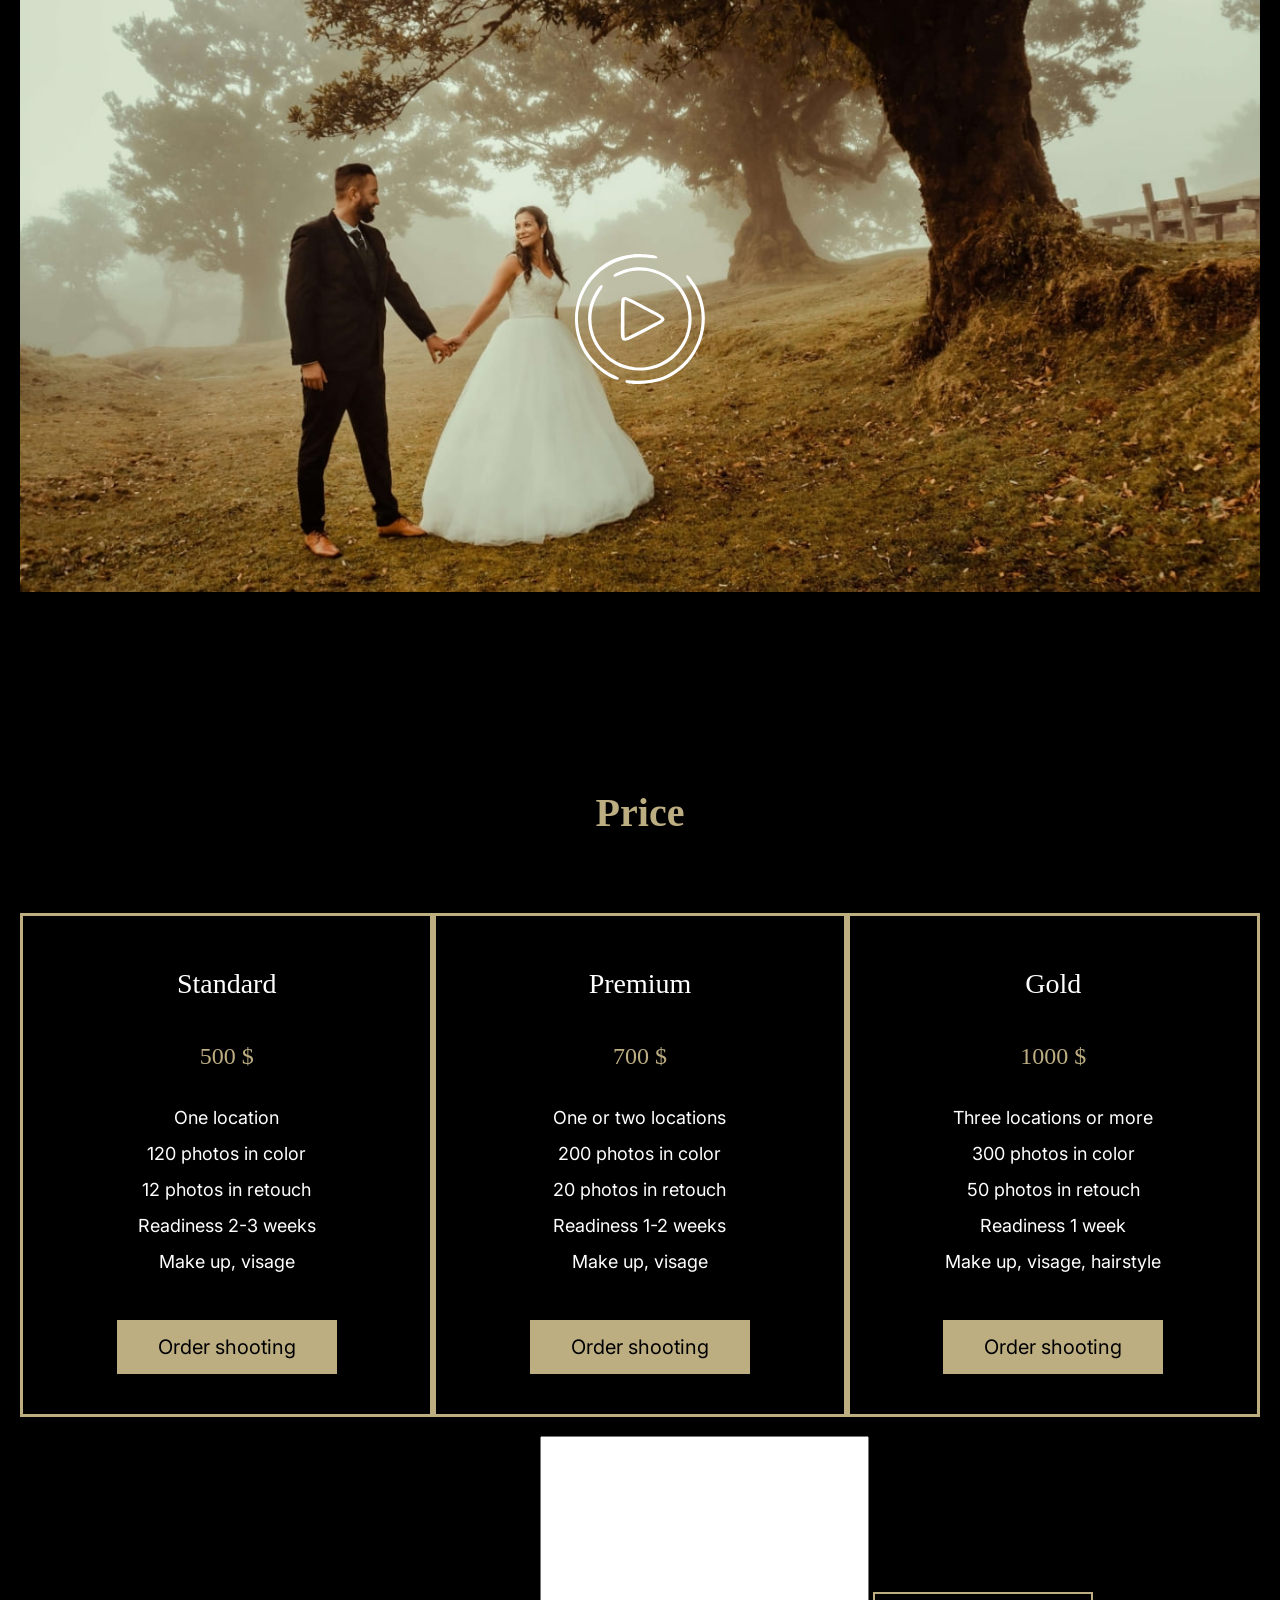
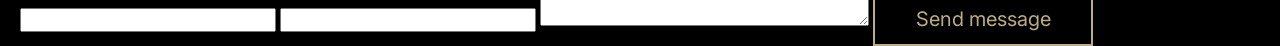
==== commit bc1f3095: "feat: styles in price block" ====
--- a/portfolio/index.html
+++ b/portfolio/index.html
@@ -137,7 +137,7 @@
             <section class="price">
                 <div class="price__head">
                     <div class="title">
-                        <h2 class="title__header">Portfolio</h2>
+                        <h2 class="title__header">Price</h2>
                     </div> 
                 </div>
                 <div class="price__list">
@@ -155,43 +155,43 @@
                             Readiness 2-3 weeks </br>
                             Make up, visage </br>
                         </p>
-                        <button class="price__button button">
+                        <button class="button button--color">
                             Order shooting
                         </button>
                     </div>
                     <div class="price__item">
                         <p class="price__title">
-                            Standard
+                            Premium
                         </p>
                         <p class="price__price">
-                            500 $
+                            700 $
                         </p>
                         <p class="price__text">
-                            One location </br>
-                            120 photos in color </br>
-                            12 photos in retouch </br>
-                            Readiness 2-3 weeks </br>
+                            One or two locations </br>
+                            200 photos in color </br>
+                            20 photos in retouch </br>
+                            Readiness 1-2 weeks </br>
                             Make up, visage </br>
                         </p>
-                        <button class="price__button button">
+                        <button class="button button--color">
                             Order shooting
                         </button>
                     </div>
                     <div class="price__item">
                         <p class="price__title">
-                            Standard
+                            Gold
                         </p>
                         <p class="price__price">
-                            500 $
+                            1000 $
                         </p>
                         <p class="price__text">
-                            One location </br>
-                            120 photos in color </br>
-                            12 photos in retouch </br>
-                            Readiness 2-3 weeks </br>
-                            Make up, visage </br>
-                        </p>
-                        <button class="price__button button">
+                            Three locations or more </br>
+                            300 photos in color </br>
+                            50 photos in retouch </br>
+                            Readiness 1 week </br>
+                            Make up, visage, hairstyle </br>
+                        </p>
+                        <button class="button button--color">
                             Order shooting
                         </button>
                     </div>
--- a/portfolio/style.css
+++ b/portfolio/style.css
@@ -1,3 +1,6 @@
+* {
+    box-sizing: border-box;
+}
 body {
     background-color: #000000;
     font-family: 'Inter', sans-serif;
@@ -224,3 +227,42 @@
     text-align: center;
 }
 
+.price__list {
+    display: flex;
+    flex-direction: row;
+    justify-content: space-between;
+}
+
+.price__item {
+    width: 450px;
+    border: solid 3px #BDAE82;
+    text-align: center;
+    padding: 40px 0;
+}
+
+.price__title {
+    font-family: 'Merriweather', serif;
+    font-size: 28px;
+    line-height: 56px;
+    color: #ffffff;
+    margin-bottom: 20px;
+}
+
+.price__price {
+    font-family: 'Merriweather', serif;
+    font-size: 24px;
+    line-height: 48px;
+    color: #BDAE82;
+    margin-bottom: 20px;
+    
+}
+
+.price__text {
+    font-size: 18px;
+    line-height: 36px;
+    color: #ffffff;
+    margin-bottom: 40px;
+}
+
+
+
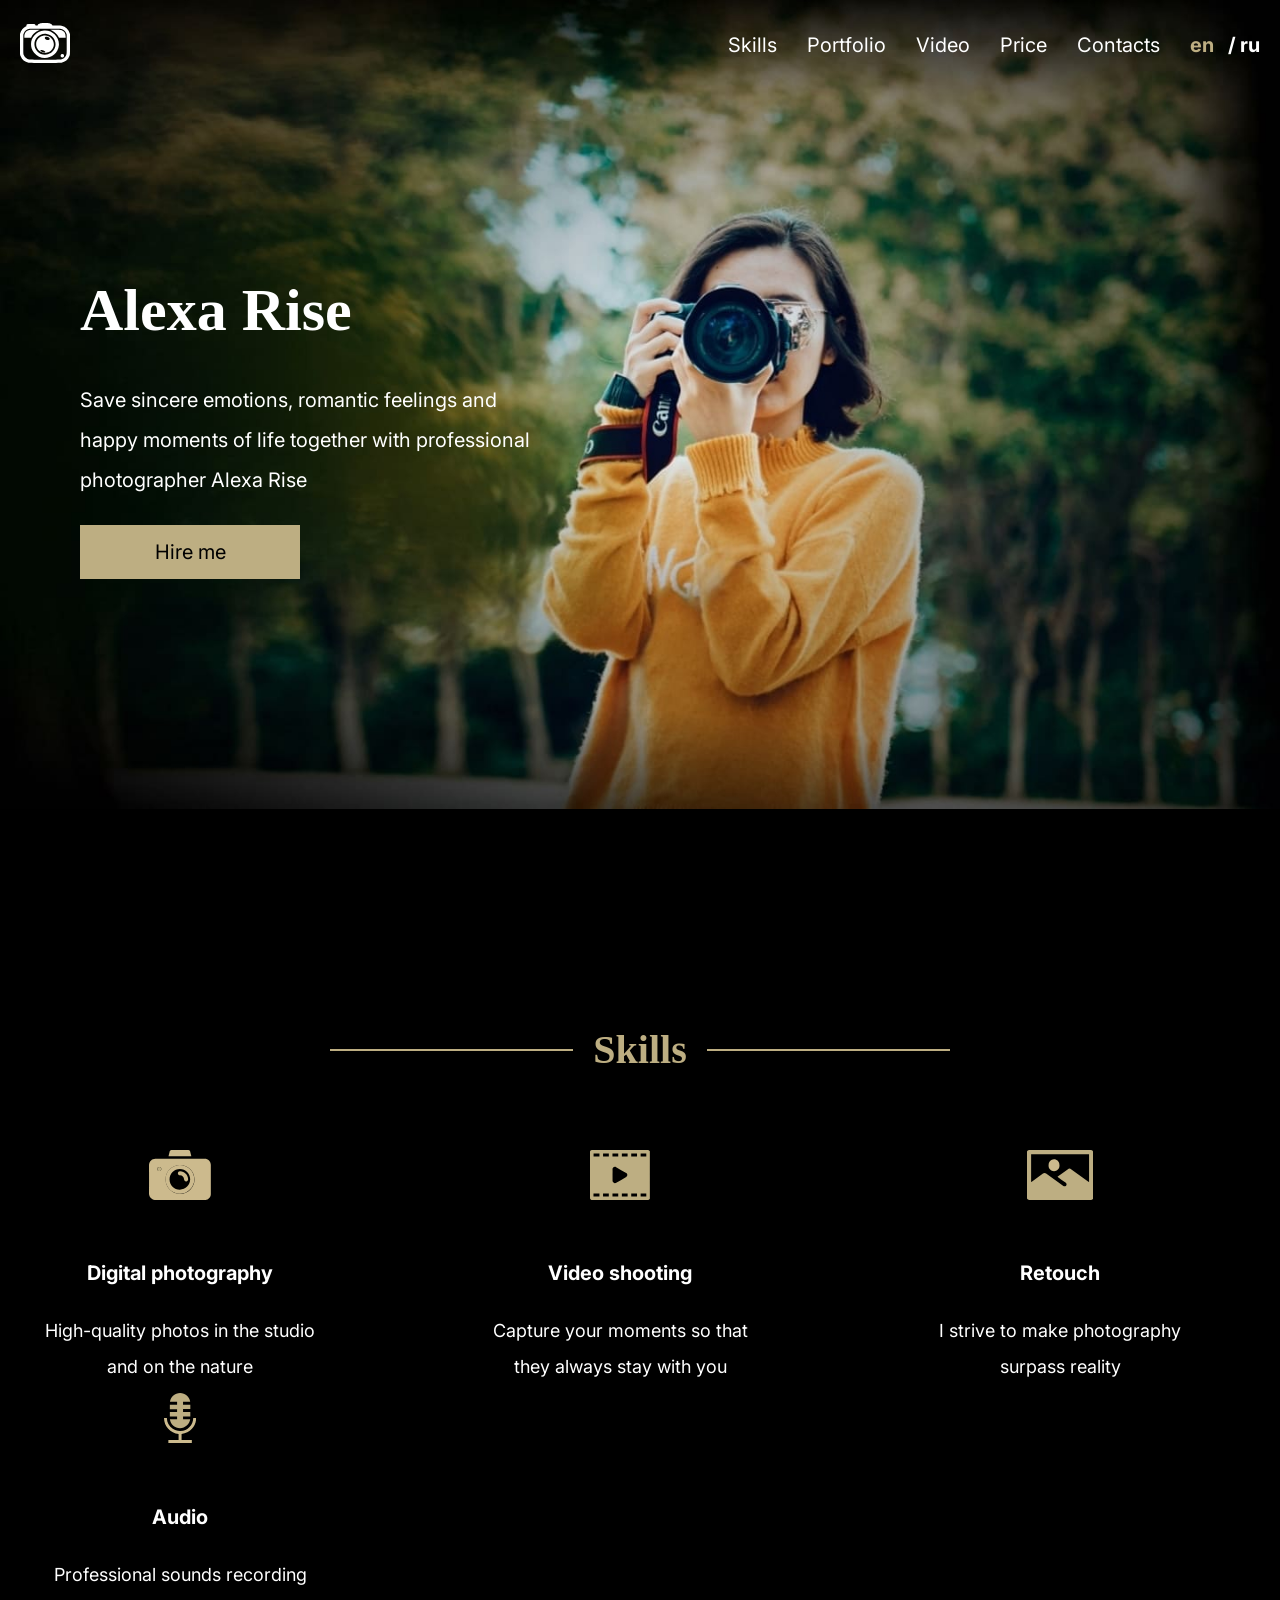
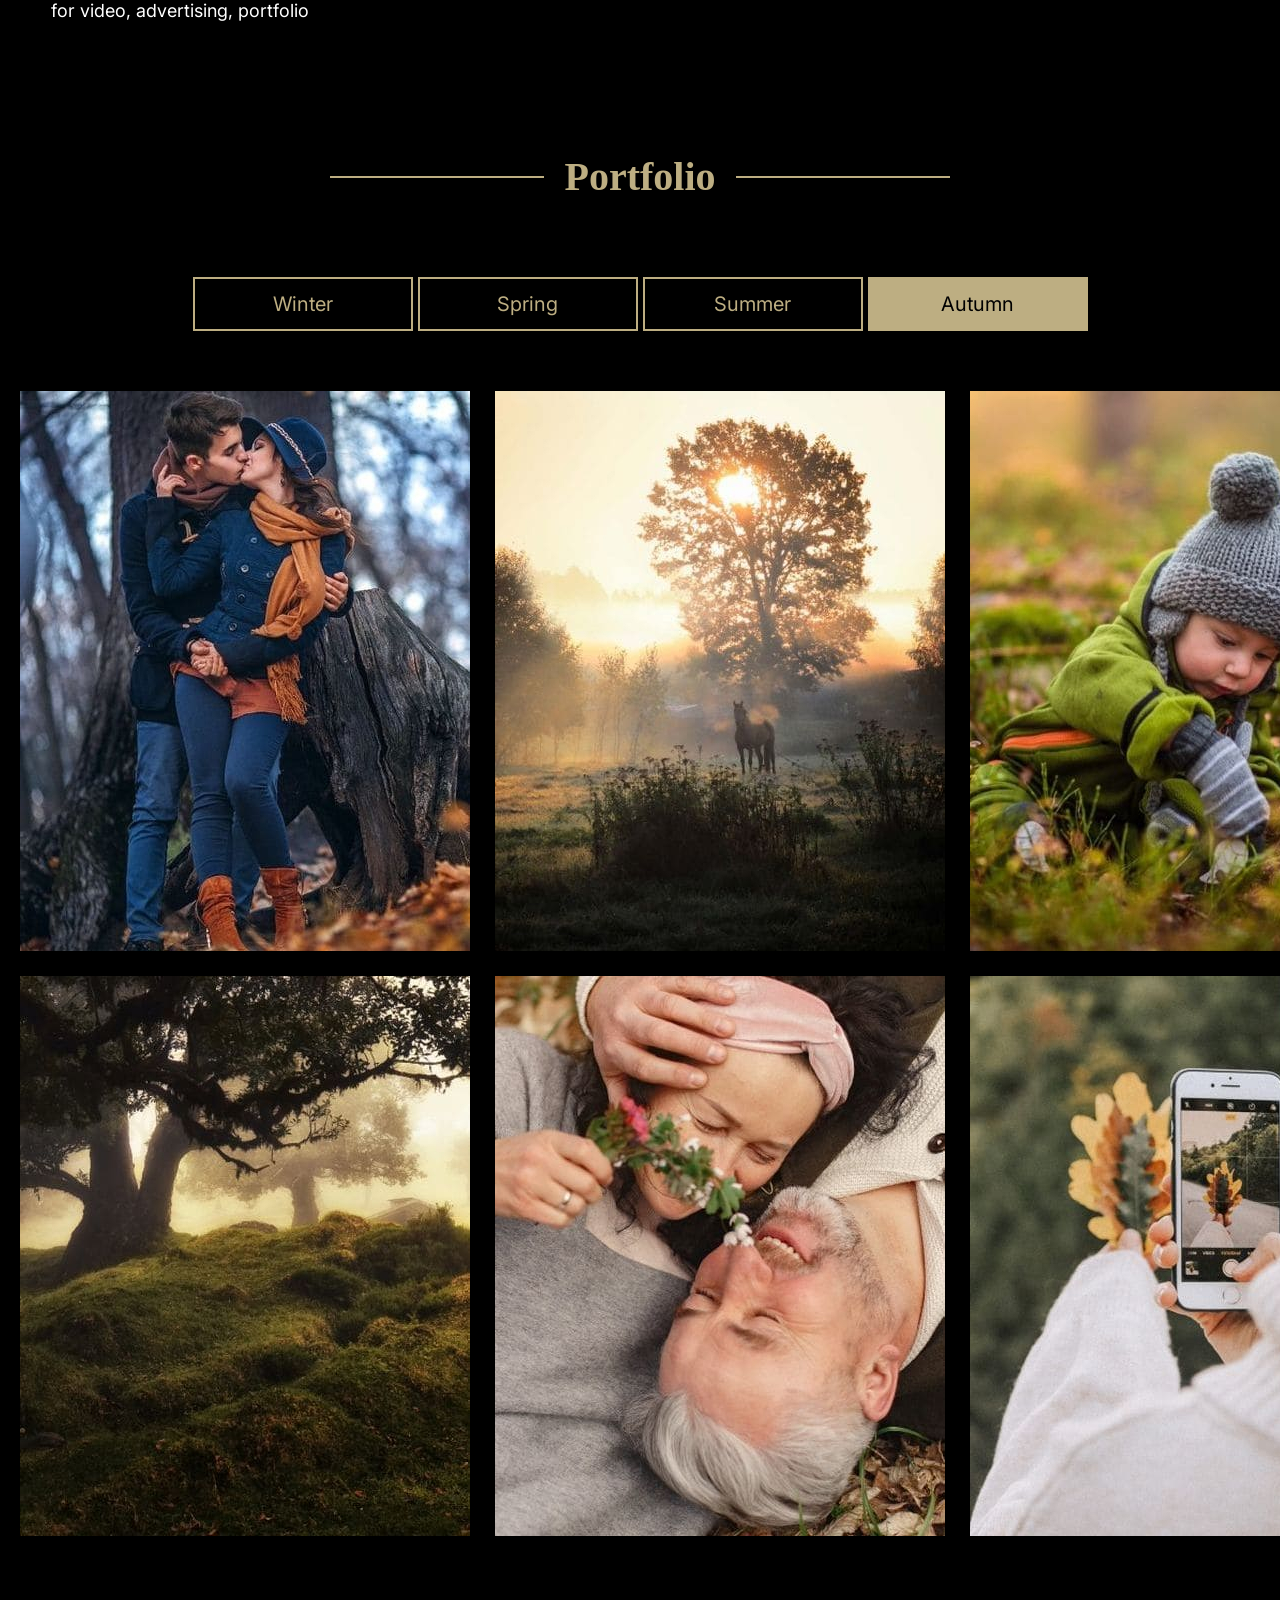
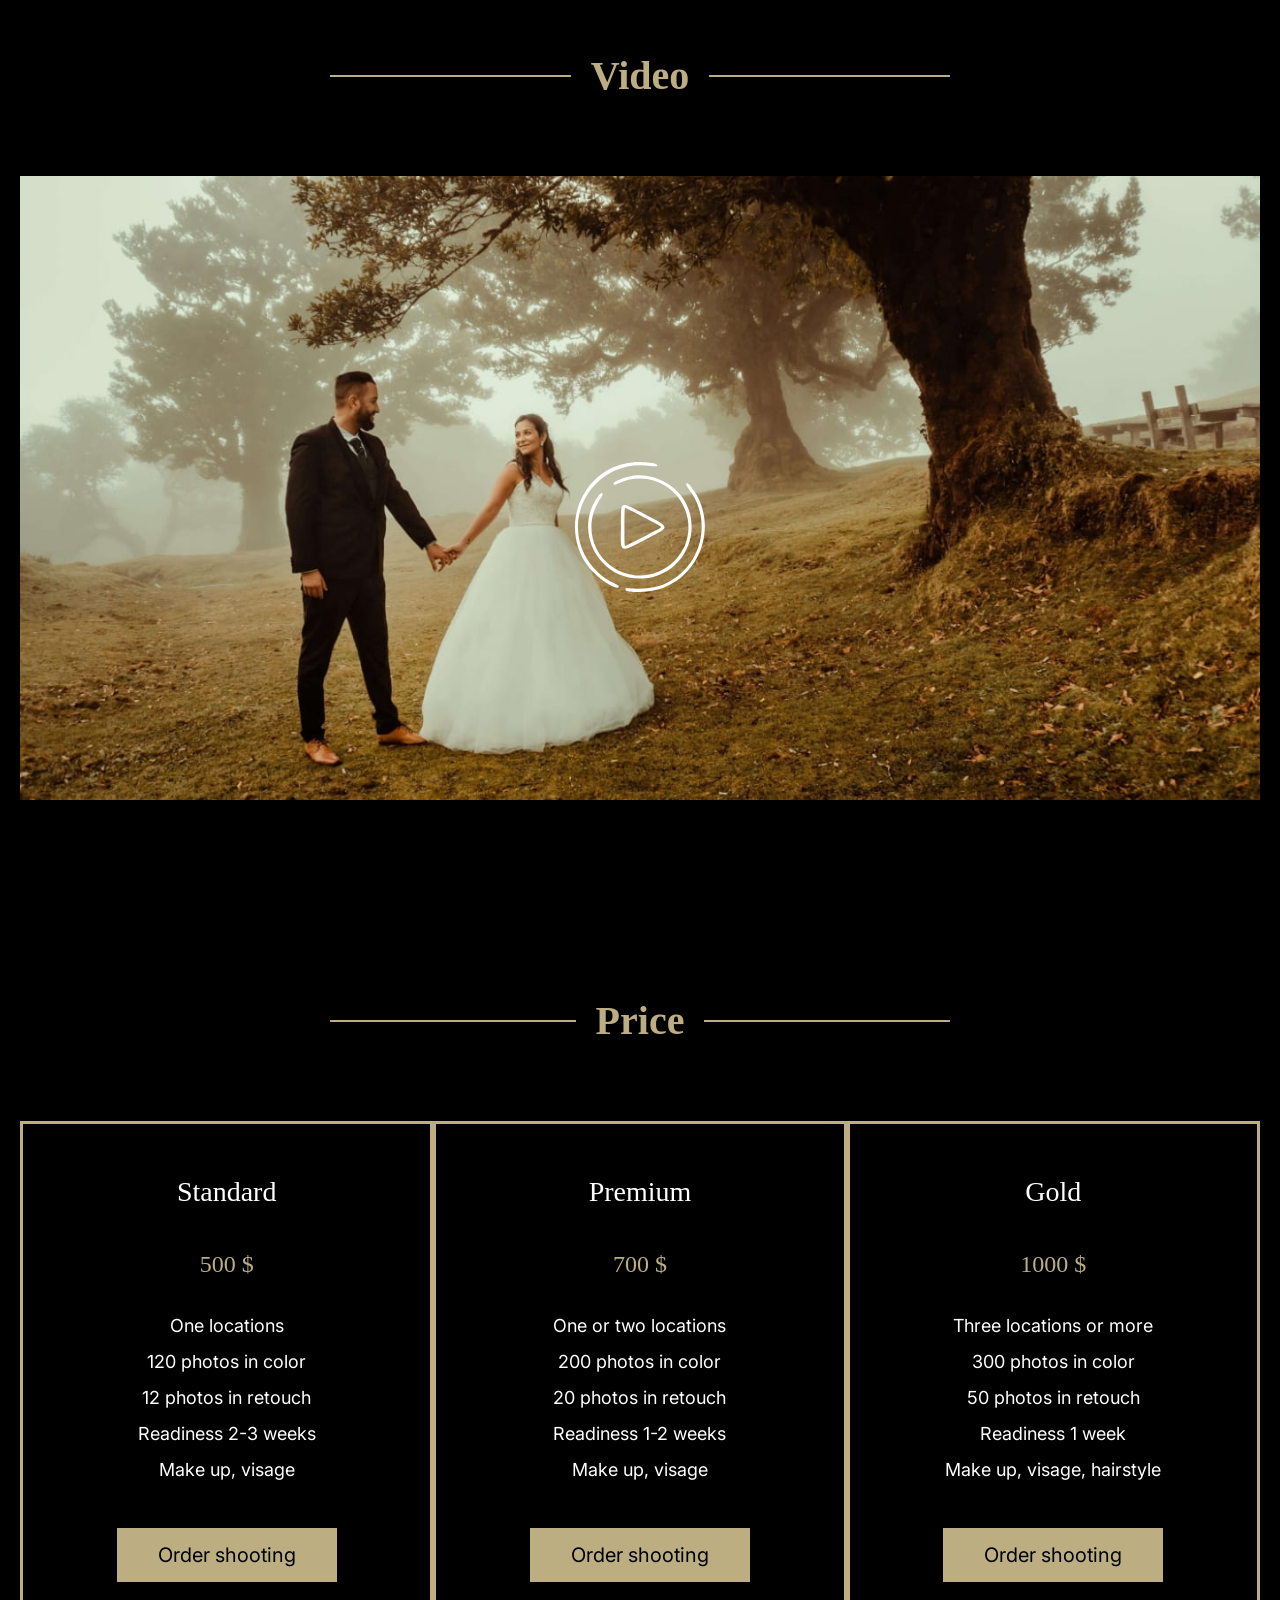
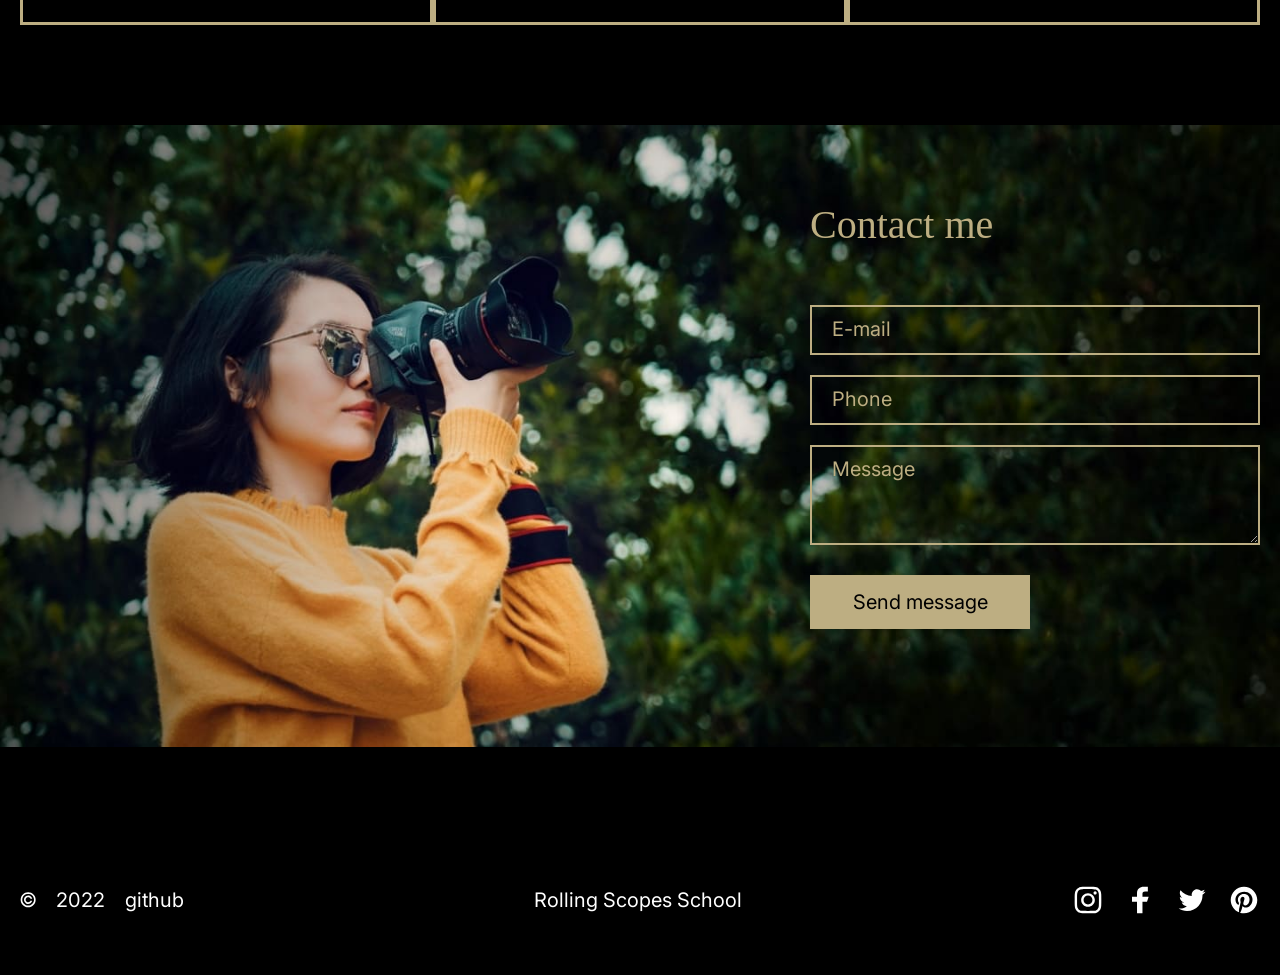
==== commit 3232dfdb: "feat: add footer and hover states" ====
--- a/portfolio/index.html
+++ b/portfolio/index.html
@@ -13,215 +13,269 @@
     <title>Document</title>
 </head>
 <body>
-    <header class="header">
-        <div class="container header__container">
-            <nav class="nav header__nav">
-                <div class="logo">
-                    <img class="logo__img" src="./assets/svg/logo.svg" alt="">
+    <div class="page">
+        <header class="header">
+            <div class="container header__container">
+                <nav class="nav header__nav">
+                    <div class="logo">
+                        <svg class="logo__icon">
+                            <use xlink:href="./assets/svg/sprite.svg#logo"></use>
+                        </svg>
+                    </div>
+                    <div class="nav__menu">
+                        <ul class="nav__menu-list">
+                            <li class="nav__menu-item"><a href="#skills" class="nav__menu-link">Skills</a></li>
+                            <li class="nav__menu-item"><a href="#portfolio" class="nav__menu-link">Portfolio</a></li>
+                            <li class="nav__menu-item"><a href="#video" class="nav__menu-link">Video</a></li>
+                            <li class="nav__menu-item"><a href="#price" class="nav__menu-link">Price</a></li>
+                            <li class="nav__menu-item"><a href="#contacts" class="nav__menu-link">Contacts</a></li>
+                        </ul>
+                    </div>
+                    <div class="header__lang-switсh">
+                          <a class="header__lang-switсh-item header__lang-switсh-item--active">en</a>
+                          <span class="header__lang-switсh-dash">/</span>
+                          <a class="header__lang-switсh-item">ru</a>  
+                    </div>
+                </nav>
+                <section class="hero header__hero">
+                    <div class="hero__content">
+                        <h1 class="hero__title">Alexa Rise</h1>
+                        <p class="hero__text">
+                            Save sincere emotions, romantic feelings and happy moments of life together with professional photographer Alexa Rise
+                        </p>
+                        <button class="hero__button button button--color">
+                            Hire me
+                        </button>
+                    </div>
+                </section>
+            </div>
+        </header>
+        <main class="main">
+            <div class="container">
+                <section class="skills" id="skills">
+                    <div class="skills__content">
+                        <div class="skills__head">
+                            <div class="title">
+                                <div class="title__wrapper">
+                                    <h2 class="title__header">Skills</h2>
+                                </div>
+                            </div>
+                        </div>
+                        <div class="skills__list">
+                            <div class="skills__item">
+                                <img class="skills__item-img" src="./assets/svg/camera 1.svg" alt="icon-camera">
+                                <h3 class="skills__title">Digital photography</h3>
+                                <p class="skills__text">
+                                    High-quality photos in the studio and on the nature
+                                </p>
+                            </div>
+                            <div class="skills__item">
+                                <img class="skills__item-img" src="./assets/svg/video 1.svg" alt="icon-video">
+                                <h3 class="skills__title">Video shooting</h3>
+                                <p class="skills__text">
+                                    Capture your moments so that they always stay with you
+                                </p>
+                            </div>
+                            <div class="skills__item">
+                                <img class="skills__item-img" src="./assets/svg/image 1.svg" alt="icon-image">
+                                <h3 class="skills__title">Retouch</h3>
+                                <p class="skills__text">
+                                    I strive to make photography surpass reality
+                                </p>
+                            </div>
+                            <div class="skills__item">
+                                <img class="skills__item-img" src="./assets/svg/mic 1.svg" alt="icon-mic">
+                                <h3 class="skills__title">Audio</h3>
+                                <p class="skills__text">
+                                    Professional sounds recording for video, advertising, portfolio
+                                </p>
+                            </div>
+                        </div>  
+                    </div>
+                </section>
+                <section class="portfolio" id="portfolio">
+                    <div class="portfolio__content">
+                        <div class="portfolio__head">
+                            <div class="title">
+                                <div class="title__wrapper">
+                                    <h2 class="title__header">Portfolio</h2>
+                                </div>
+                            </div>
+                        </div>
+                        <div class="portfolio__buttons">
+                            <button class="button portfolio__button">
+                                Winter
+                            </button>
+                            <button class="button portfolio__button">
+                                Spring
+                            </button>
+                            <button class="button portfolio__button">
+                                Summer
+                            </button>
+                            <button class="button portfolio__button portfolio__button--active">
+                                Autumn
+                            </button>
+                        </div>
+                        <div class="portfolio__gallery">
+                            <div class="portfolio__row">
+                                <img class="portfolio__img" src="./assets/img/portfolio-img.jpg" alt="portfolio-img">
+                                <img class="portfolio__img" src="./assets/img/portfolio-img-1.jpg" alt="portfolio-img">
+                                <img class="portfolio__img" src="./assets/img/portfolio-img-2.jpg" alt="portfolio-img">
+                                
+                            </div>
+                            <div class="portfolio__row">
+                                <img class="portfolio__img" src="./assets/img/portfolio-img-3.jpg" alt="portfolio-img">
+                                <img class="portfolio__img" src="./assets/img/portfolio-img-4.jpg" alt="portfolio-img">
+                                <img class="portfolio__img" src="./assets/img/portfolio-img-5.jpg" alt="portfolio-img">
+                            </div>     
+                        </div>
+                    </div>
+                </section>
+                <section class="video" id="video">
+                    <div class="video__head">
+                        <div class="title">
+                            <div class="title__wrapper">
+                                <h2 class="title__header">Video</h2>
+                            </div>
+                        </div>
+                    </div>
+                    <div class="video__content">
+                        <button class="video__button">
+                            <svg class="video__button-icon">
+                                <use xlink:href="./assets/svg/sprite.svg#Play_hover"></use>
+                            </svg>
+                        </button>
+                    </div>
+                </section>
+                <section class="price main__price" id="price">
+                    <div class="price__head">
+                        <div class="title">
+                            <div class="title__wrapper">
+                                <h2 class="title__header">Price</h2>
+                            </div>
+                        </div>
+                    </div>
+                    <div class="price__list">
+                        <div class="price__item">
+                            <p class="price__title">
+                                Standard
+                            </p>
+                            <p class="price__price">
+                                500 $
+                            </p>
+                            <div class="price__text">
+                                <span class="price__text-element">One locations</span>
+                                <span class="price__text-element">120 photos in color</span>
+                                <span class="price__text-element">12 photos in retouch</span>
+                                <span class="price__text-element">Readiness 2-3 weeks</span>
+                                <span class="price__text-element">Make up, visage</span>
+                            </div>
+                            <button class="button button--color">
+                                Order shooting
+                            </button>
+                        </div>
+                        <div class="price__item">
+                            <p class="price__title">
+                                Premium
+                            </p>
+                            <p class="price__price">
+                                700 $
+                            </p>
+                            <div class="price__text">
+                                <span class="price__text-element">One or two locations</span>
+                                <span class="price__text-element">200 photos in color</span>
+                                <span class="price__text-element">20 photos in retouch</span>
+                                <span class="price__text-element">Readiness 1-2 weeks</span>
+                                <span class="price__text-element">Make up, visage</span>
+                            </div>
+                            <button class="button button--color">
+                                Order shooting
+                            </button>
+                        </div>
+                        <div class="price__item">
+                            <p class="price__title">
+                                Gold
+                            </p>
+                            <p class="price__price">
+                                1000 $
+                            </p>
+                            <div class="price__text">
+                                <span class="price__text-element">Three locations or more</span>
+                                <span class="price__text-element">300 photos in color</span>
+                                <span class="price__text-element">50 photos in retouch</span>
+                                <span class="price__text-element">Readiness 1 week</span>
+                                <span class="price__text-element">Make up, visage, hairstyle</span>
+                            </div>
+                            <button class="button button--color">
+                                Order shooting
+                            </button>
+                        </div>
+                    </div>
+                </section>
+                <section class="contacts main__contacts" id="contacts">
+                    <div class="contacts__content">
+                        <div class="contacts__form form">
+                            <p class="form__title">
+                                Contact me
+                            </p>
+                            <input class="form__email-field" type="email" placeholder="E-mail">
+                            <input class="form__phone-field" type="tel" placeholder="Phone">
+                            <textarea class="form__textarea" name="message" id="" placeholder="Message"></textarea>
+                            <button class="button button--color">
+                                Send message
+                            </button>
+                        </div>
+                    </div>     
+                </section>
+            </div>
+        </main>
+        <footer class="footer">
+            <div class="container">
+                <div class="footer__content">
+                    <div class="footer__rights">
+                        <img class="footer__rights-icon" src="./assets/svg/©.svg" alt="rights-icon">
+                        <span class="footer__rights-year">2022</span>
+                        <a href="https://github.com/katuncha" class="footer__rights-link">github</a>
+                    </div>
+                    <div class="footer__name">
+                        <a href="https://rs.school/js-stage0/" class="footer__name-link">Rolling Scopes School</a>
+                    </div>
+                    <div class="footer__social social">
+                        <ul class="social__list">
+                            <li class="social__item">
+                                <a href="#" class="social__link">
+                                    <svg class="social__link-icon">
+                                        <use xlink:href="./assets/svg/sprite.svg#inst 1"></use>
+                                    </svg>
+                                </a>
+                            </li>
+                            <li class="social__item">
+                                <a href="#" class="social__link">
+                                    <svg class="social__link-icon">
+                                        <use xlink:href="./assets/svg/sprite.svg#fb 1"></use>
+                                    </svg>
+                                </a>
+                            </li>
+                            <li class="social__item">
+                                <a href="#" class="social__link social__link--twitter">
+                                    <svg class="social__link-icon">
+                                        <use xlink:href="./assets/svg/sprite.svg#tw 1"></use>
+                                    </svg>
+                                </a>
+                            </li>
+                            <li class="social__item">
+                                <a href="#" class="social__link social__link--pint">
+                                    <svg class="social__link-icon">
+                                        <use xlink:href="./assets/svg/sprite.svg#pinterest 1"></use>
+                                    </svg>
+                                </a>
+                            </li>
+                        </ul>
+                    </div>
                 </div>
-                <div class="nav__menu">
-                    <ul class="nav__menu-list">
-                        <li class="nav__menu-item"><a href="" class="nav__menu-link">Skills</a></li>
-                        <li class="nav__menu-item"><a href="" class="nav__menu-link">Portfolio</a></li>
-                        <li class="nav__menu-item"><a href="" class="nav__menu-link">Video</a></li>
-                        <li class="nav__menu-item"><a href="" class="nav__menu-link">Price</a></li>
-                        <li class="nav__menu-item"><a href="" class="nav__menu-link">Contacts</a></li>
-                    </ul>
-                </div>
-                <div class="header__lang-switсh">
-                      <p class="en">en</p>  
-                </div>
-            </nav>
-            <section class="hero header__hero">
-                <div class="hero__content">
-                    <h1 class="hero__title">Alexa Rise</h1>
-                    <p class="hero__text">
-                        Save sincere emotions, romantic feelings and happy moments of life together with professional photographer Alexa Rise
-                    </p>
-                    <button class="hero__button button button--color">
-                        Hire me
-                    </button>
-                </div>
-            </section>
+    
             </div>
-        </div>
-    </header>
-    <main>
-        <div class="container">
-            <section class="skills">
-                <div class="skills__content">
-                    <div class="skills__head">
-                        <div class="title">
-                            <h2 class="title__header">Skills</h2>
-                        </div>
-                    </div>
-                    <div class="skills__list">
-                        <div class="skills__item">
-                            <img class="skills__item-img" src="./assets/svg/camera 1.svg" alt="icon-camera">
-                            <h3 class="skills__title">Digital photography</h3>
-                            <p class="skills__text">
-                                High-quality photos in the studio and on the nature
-                            </p>
-                        </div>
-                        <div class="skills__item">
-                            <img class="skills__item-img" src="./assets/svg/video 1.svg" alt="icon-video">
-                            <h3 class="skills__title">Video shooting</h3>
-                            <p class="skills__text">
-                                Capture your moments so that they always stay with you
-                            </p>
-                        </div>
-                        <div class="skills__item">
-                            <img class="skills__item-img" src="./assets/svg/image 1.svg" alt="icon-image">
-                            <h3 class="skills__title">Retouch</h3>
-                            <p class="skills__text">
-                                I strive to make photography surpass reality
-                            </p>
-                        </div>
-                        <div class="skills__item">
-                            <img class="skills__item-img" src="./assets/svg/mic 1.svg" alt="icon-mic">
-                            <h3 class="skills__title">Audio</h3>
-                            <p class="skills__text">
-                                Professional sounds recording for video, advertising, portfolio
-                            </p>
-                        </div>
-                    </div>  
-                </div>
-            </section>
-            <section class="portfolio">
-                <div class="portfolio__content">
-                    <div class="portfolio__head">
-                        <div class="title">
-                            <h2 class="title__header">Portfolio</h2>
-                        </div> 
-                    </div>
-                    <div class="portfolio__buttons">
-                        <button class="button portfolio__button">
-                            Winter
-                        </button>
-                        <button class="button portfolio__button">
-                            Spring
-                        </button>
-                        <button class="button portfolio__button">
-                            Summer
-                        </button>
-                        <button class="button portfolio__button">
-                            Autumn
-                        </button>
-                    </div>
-                    <div class="portfolio__gallery">
-                        <div class="portfolio__row">
-                            <img class="portfolio__img" src="./assets/img/portfolio-img.jpg" alt="portfolio-img">
-                            <img class="portfolio__img" src="./assets/img/portfolio-img-1.jpg" alt="portfolio-img">
-                            <img class="portfolio__img" src="./assets/img/portfolio-img-2.jpg" alt="portfolio-img">
-                        </div>
-                        <div class="portfolio__row">
-                            <img class="portfolio__img" src="./assets/img/portfolio-img-3.jpg" alt="portfolio-img">
-                            <img class="portfolio__img" src="./assets/img/portfolio-img-4.jpg" alt="portfolio-img">
-                            <img class="portfolio__img" src="./assets/img/portfolio-img-5.jpg" alt="portfolio-img">
-                        </div>     
-                    </div>
-                </div>
-            </section>
-            <section class="video">
-                <div class="video__head">
-                    <div class="title">
-                        <h2 class="title__header">Video</h2>
-                    </div> 
-                </div>
-                <div class="video__content">
-                    <button class="video__button">
-                        <img class="video__button-img" src="./assets/svg/Play_hover.svg" alt="">
-                    </button>
-                </div>
-            </section>
-            <section class="price">
-                <div class="price__head">
-                    <div class="title">
-                        <h2 class="title__header">Price</h2>
-                    </div> 
-                </div>
-                <div class="price__list">
-                    <div class="price__item">
-                        <p class="price__title">
-                            Standard
-                        </p>
-                        <p class="price__price">
-                            500 $
-                        </p>
-                        <p class="price__text">
-                            One location </br>
-                            120 photos in color </br>
-                            12 photos in retouch </br>
-                            Readiness 2-3 weeks </br>
-                            Make up, visage </br>
-                        </p>
-                        <button class="button button--color">
-                            Order shooting
-                        </button>
-                    </div>
-                    <div class="price__item">
-                        <p class="price__title">
-                            Premium
-                        </p>
-                        <p class="price__price">
-                            700 $
-                        </p>
-                        <p class="price__text">
-                            One or two locations </br>
-                            200 photos in color </br>
-                            20 photos in retouch </br>
-                            Readiness 1-2 weeks </br>
-                            Make up, visage </br>
-                        </p>
-                        <button class="button button--color">
-                            Order shooting
-                        </button>
-                    </div>
-                    <div class="price__item">
-                        <p class="price__title">
-                            Gold
-                        </p>
-                        <p class="price__price">
-                            1000 $
-                        </p>
-                        <p class="price__text">
-                            Three locations or more </br>
-                            300 photos in color </br>
-                            50 photos in retouch </br>
-                            Readiness 1 week </br>
-                            Make up, visage, hairstyle </br>
-                        </p>
-                        <button class="button button--color">
-                            Order shooting
-                        </button>
-                    </div>
-                </div>
-
-            </section>
-            <section class="contacts">
-                <div class="contact__content">
-                    <p class="contact__title">
-                        Contact me
-                    </p>
-                    <div class="contact__form form">
-                        <input type="email" class="form__email-field">
-                        <input type="tel" class="form__phone-field">
-                        <textarea name="" id="" cols="30" rows="10" class="form__texarea">
-
-                        </textarea>
-                        <button class="button form__button">
-                            Send message
-                        </button>
-                    </div>
-                </div>     
-            </section>
-        </div>
-    </main>
-    <footer>
-        <div class="container">
-
-        </div>
-    </footer>
-    
+        </footer>   
+    </div>  
 </body>
 </html>
--- a/portfolio/style.css
+++ b/portfolio/style.css
@@ -1,10 +1,18 @@
 * {
     box-sizing: border-box;
 }
+
+html {
+    scroll-behavior: smooth;
+}
+
 body {
     background-color: #000000;
     font-family: 'Inter', sans-serif;
-}
+    height: 100%;
+  
+}
+
 li {
     list-style: none;
 }
@@ -23,6 +31,13 @@
     text-decoration: none;
 }
 
+.page {
+    min-height: 100%;
+    display: flex;
+    flex-direction: column;
+    
+}
+
 .en {
     color: burlywood;
 }
@@ -48,7 +63,15 @@
 
 .nav__menu-link {
     color: #ffffff;
-}
+    font-size: 20px;
+    line-height: 50px;
+    transition: 0.5s;
+}
+
+.nav__menu-link:hover {
+    color:#BDAE82;
+}
+
 
 .nav__menu-item {
     margin-right: 30px;
@@ -67,13 +90,45 @@
       margin-bottom: 160px;
   }
 
+.header__lang-switсh-item {
+    text-decoration: none;
+    color: #ffffff;
+    font-size: 20px;
+    line-height: 50px;
+    font-weight: bold;
+    transition: 0.5s;
+}
+
+.header__lang-switсh-item:hover {
+    color: #BDAE82;
+}
+
+.header__lang-switсh-item--active {
+    color: #BDAE82;
+}
+
+.header__lang-switсh-dash {
+    margin-left: 10px;
+    color: #ffffff;
+    font-size: 20px;
+    line-height: 50px;
+    font-weight: bold;
+}
+
 .header__hero {
     margin-left: 60px;
 }
-  
-.logo_img {
+
+.logo__icon {
     width: 50px;
-    height: auto;
+    height: 40px;
+    cursor: pointer;
+    fill: #ffffff;
+    transition: 0.5s;
+}
+
+.logo__icon:hover {
+    fill: #BDAE82;
 }
 
 .nav__menu {
@@ -113,30 +168,58 @@
     background-color: transparent;
     border: solid 2px #BDAE82;
     color: #BDAE82;
+    cursor: pointer;
+    font-family: inherit;
+    transition: 0.5s;
 }
 
 .button--color {
     background: #BDAE82;
     color: #000000;
-}
+    transition: 1s;
+}
+
+.button--color:hover {
+    color: #ffffff;
+}
+
+.button:hover {
+    color: #ffffff;
+}
+
 
 .title {
     padding: 100px 0px 60px 0px;
     text-align: center;
+    display: flex;
+    justify-content: center ;
+}
+
+.title__wrapper {
+    width: 50%;
+    background-image: linear-gradient(to top, #000 39px, #bdae82 39px, #bdae82 41px, #000 41px);
 }
 
 .title__header {
+    display: inline;
     font-family: 'Merriweather', serif;
     color: #BDAE82;
     font-size: 40px;
     line-height: 80px;
-    margin: 0;   
+    margin: 0;
+    padding: 0 20px;
+    background-color: #000000;
+}
+
+.skiils {
+    scroll-behavior: smooth;
 }
 
 .skills__list {
     display: flex;
     flex-direction: row;
     justify-content: space-between;
+    flex-wrap: wrap;
 }
 
 .skills__item {
@@ -182,6 +265,11 @@
 
 .portfolio__button:last-child {
     margin-right: 0;
+}
+
+.portfolio__button--active {
+    background-color: #BDAE82;
+    color: #000000;
 }
 
 .portfolio__row {
@@ -227,6 +315,17 @@
     text-align: center;
 }
 
+.video__button-icon {
+    width: 130px;
+    height: 130px;
+    fill: #ffffff;
+    transition: 0.5s;
+}
+
+.video__button-icon:hover {
+    fill: #BDAE82;
+}
+
 .price__list {
     display: flex;
     flex-direction: row;
@@ -258,11 +357,163 @@
 }
 
 .price__text {
+    margin-bottom: 40px;
+}
+
+.price__text-element {
+    display: block;
     font-size: 18px;
     line-height: 36px;
     color: #ffffff;
+}
+
+.main {
+    flex: 1 1 auto;
+    
+}
+
+.main__contacts {
+    margin-top: 100px;
+}
+
+
+  .contacts {
+    height: 700px;
+    background: no-repeat center  url('./assets/img/contacts.jpg');
+    background-repeat: no-repeat;
+    background-position: center 0;
+    background-size: contain;
+    padding-top: 60px;
+    margin-left: -20px;
+    margin-right: -20px;
+}
+
+.contacts__form {
+    margin-left: auto;
+}
+
+.form {
+    display: flex;
+    flex-direction: column;
+    width: 450px;
+    margin-right: 20px;
+}
+
+.form__title {
+    font-family: 'Merriweather', serif;
+    font-size: 40px;
+    line-height: 80px;
     margin-bottom: 40px;
-}
-
-
-
+    color: #BDAE82;
+}
+
+.form__email-field {
+    color: #ffffff;
+    height: 50px;
+    border: solid 2px #BDAE82;
+    background-color: transparent;
+    margin-bottom: 20px;
+    padding-left: 20px;
+}
+
+.form__email-field::placeholder {
+    font-family: inherit;
+    color: #bdae82;
+    font-size: 20px;
+    line-height: 40px;
+}
+
+.form__phone-field {
+    height: 50px;
+    color: #ffffff;
+    border: solid 2px #BDAE82;
+    background-color: transparent;
+    margin-bottom: 20px;
+    padding-left: 20px;
+}
+
+.form__phone-field::placeholder {
+    font-family: inherit;
+    color: #bdae82;
+    font-size: 20px;
+    line-height: 40px;
+}
+
+.form__textarea {
+    color: #ffffff;
+    height: 100px;
+    border: solid 2px #BDAE82;
+    background-color: transparent;
+    padding-left: 20px;
+    margin-bottom: 30px;
+
+}
+
+.form__textarea::placeholder {
+    font-family: inherit;
+    color: #bdae82;
+    font-size: 20px;
+    line-height: 40px;
+}
+
+.footer__content {
+    height: 150px;
+    display: flex;
+    flex-direction: row;
+    justify-content: space-between;
+    align-items: center;
+    color: #ffffff;
+    font-size: 20px;
+    line-height: 50px;
+}
+
+.footer__rights {
+    display: flex;
+    flex-direction: row;
+    gap: 20px;
+}
+
+.footer__rights-link {
+    color:#ffffff;
+    transition: 0.5s;
+   
+}
+
+.footer__rights-link:hover {
+    color:#BDAE82;
+}
+
+.footer__name-link {
+    color:#ffffff;
+    padding-left: 60px;
+    transition: 0.5s;
+}
+
+.footer__name-link:hover {
+    color:#BDAE82;
+}
+
+.social__list {
+    display: flex;
+    flex-direction: row;
+    align-items: center;
+    gap: 20px;
+}
+
+.social__link {
+    display: block;
+    width: 32px;
+    height: 32px;
+    cursor: pointer;
+}
+
+.social__link-icon {
+    width: 32px;
+    height: 32px;
+    fill: #ffffff;
+    transition: 0.5s;
+}
+
+.social__link-icon:hover {
+    fill: #BDAE82;
+}
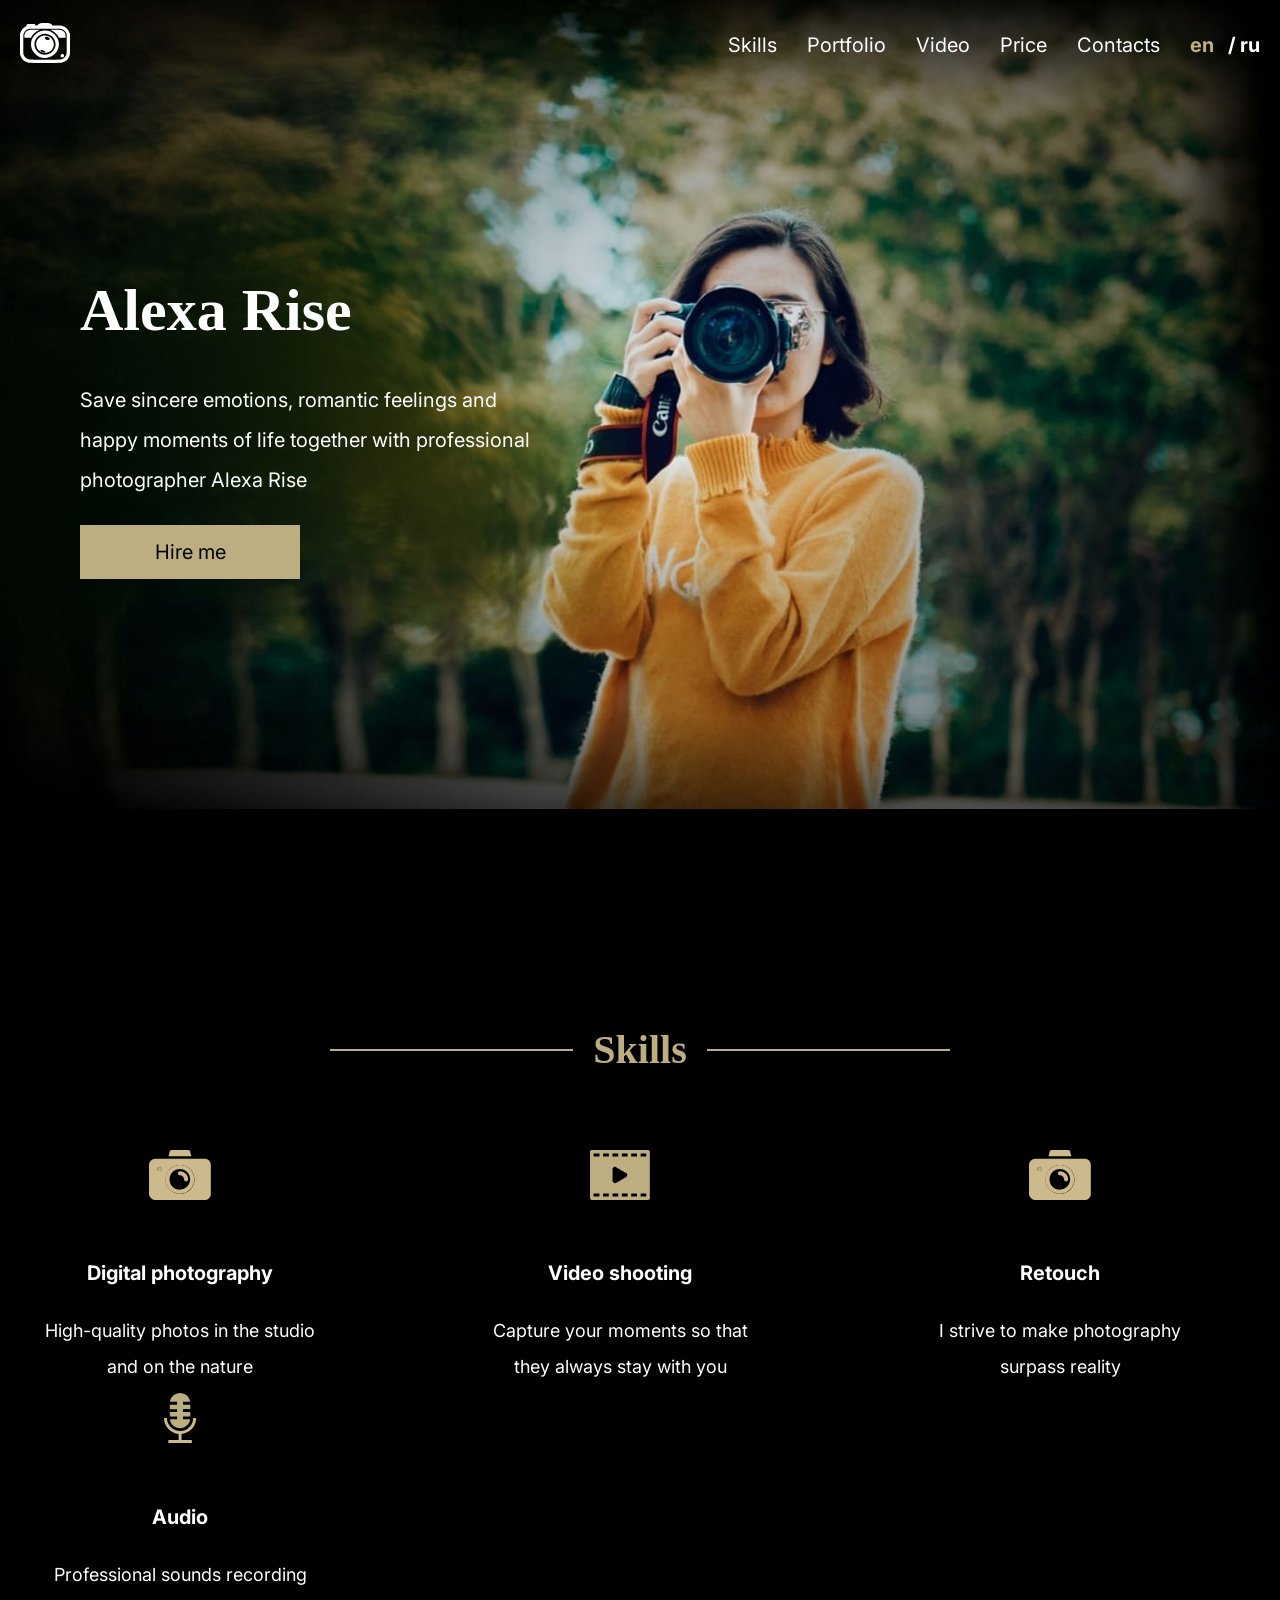
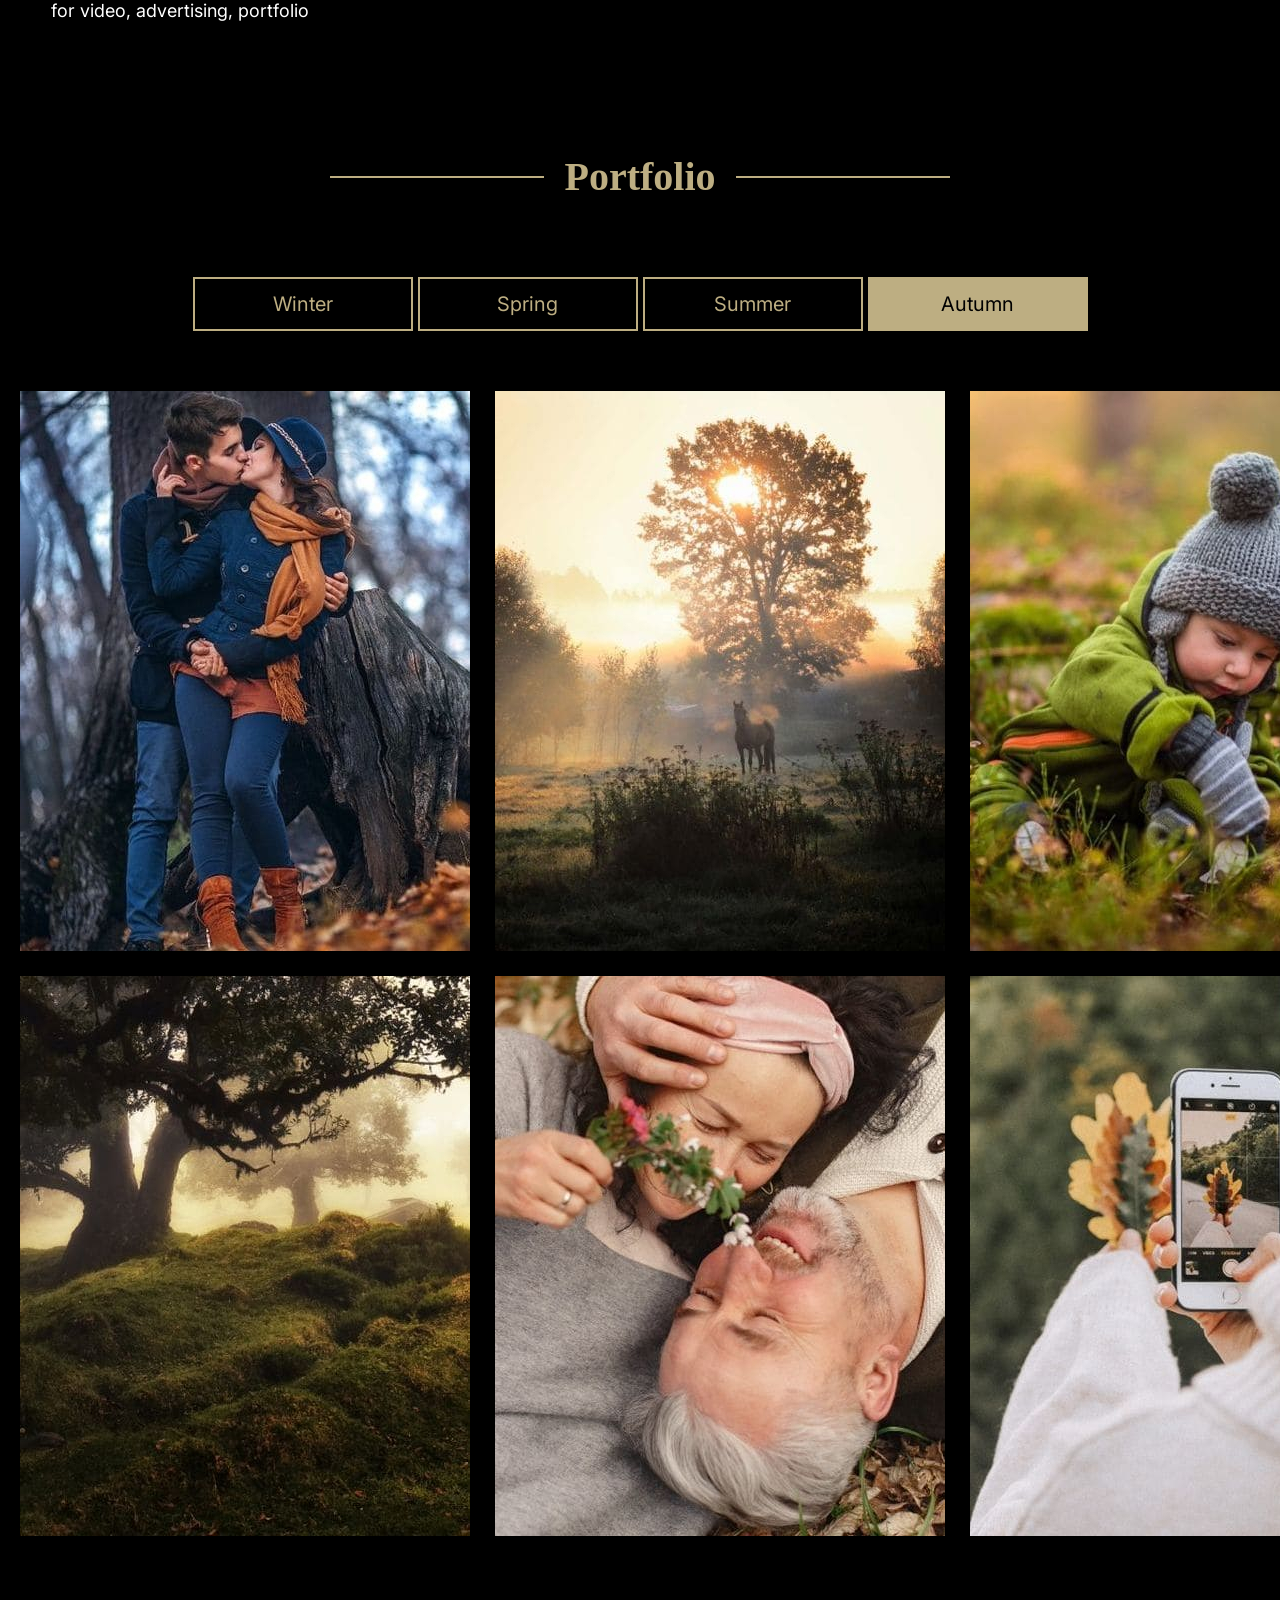
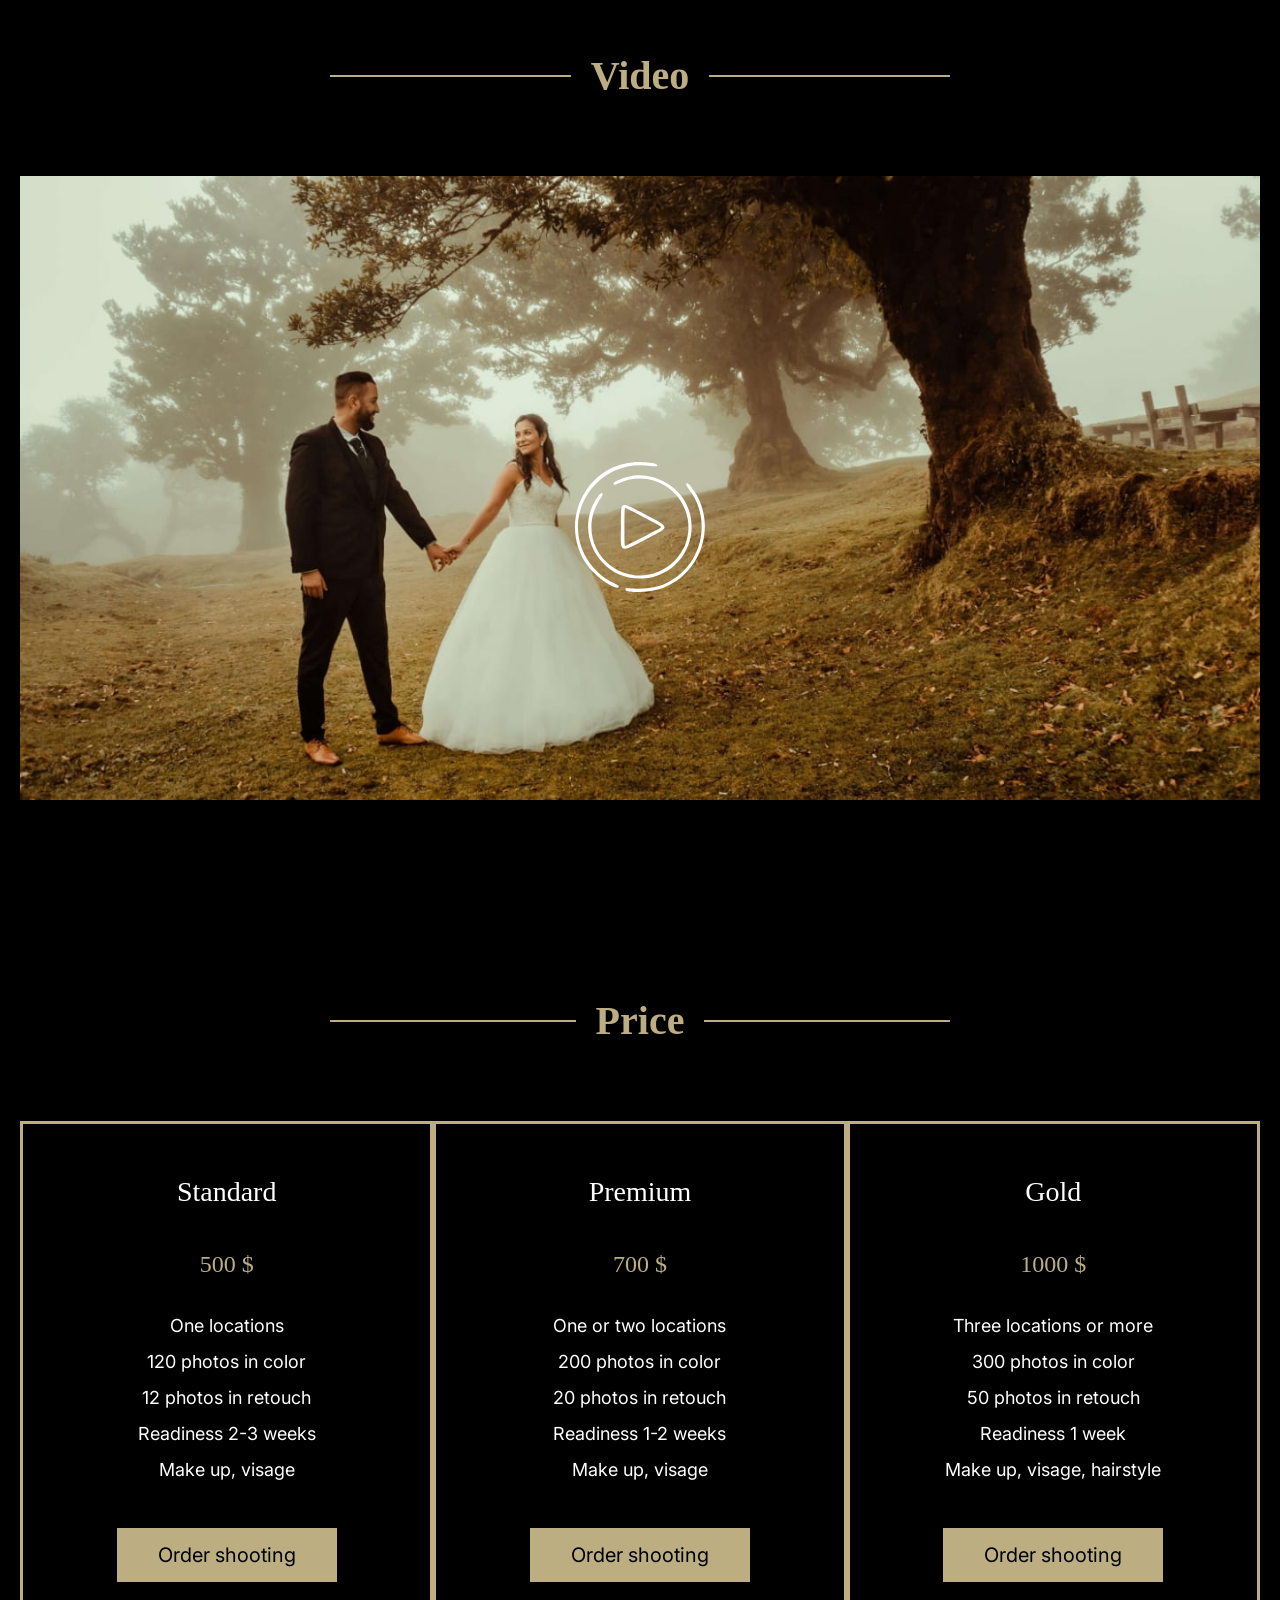
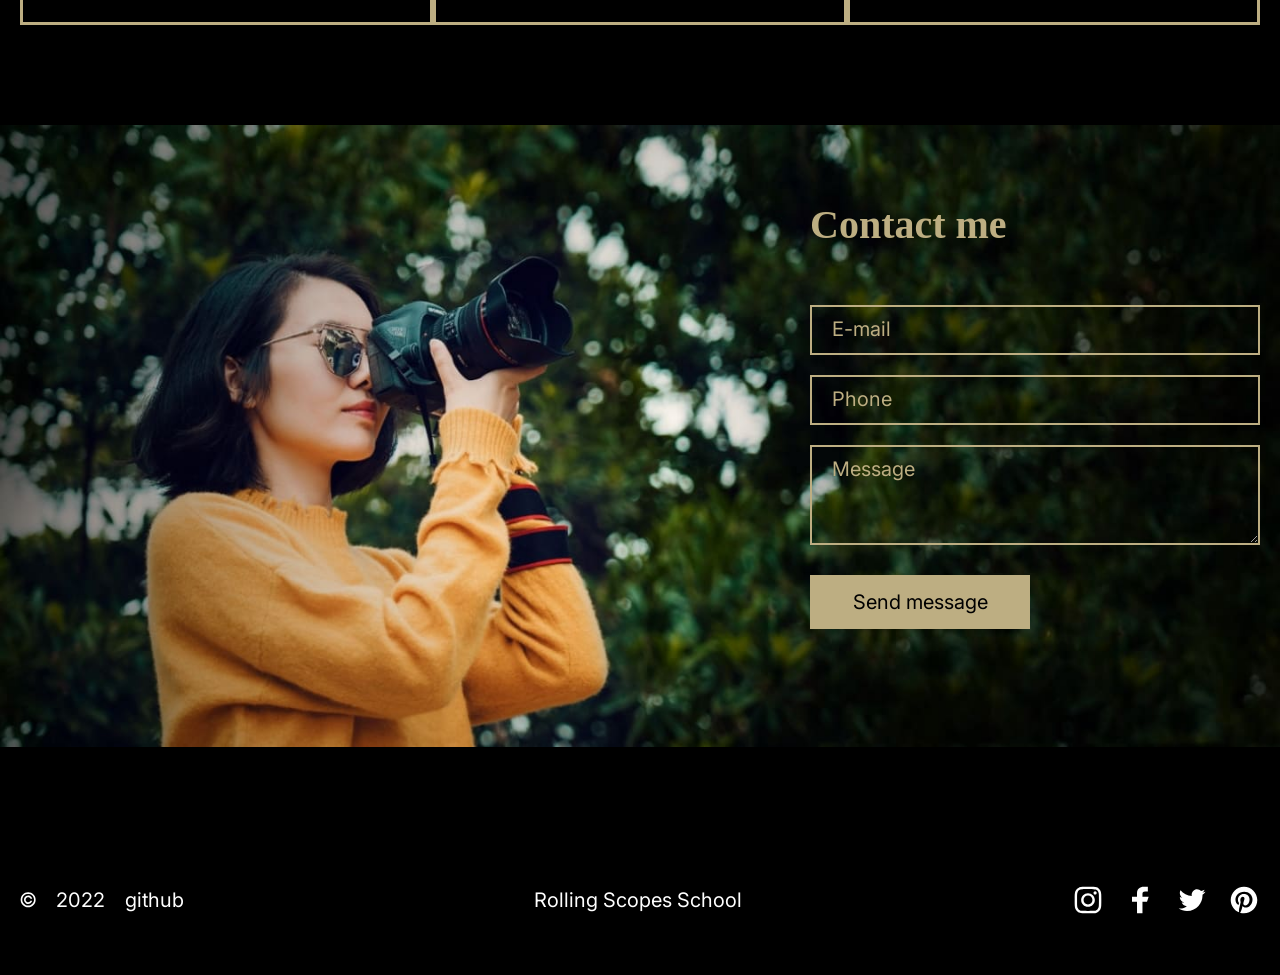
==== commit caf31ab7: "feat: prepare site for checking" ====
--- a/portfolio/index.html
+++ b/portfolio/index.html
@@ -10,6 +10,7 @@
     <link href="https://fonts.googleapis.com/css2?family=Inter:wght@400;700&family=Merriweather:wght@700&family=PT+Sans:wght@400;700&display=swap" rel="stylesheet">
     <link rel="stylesheet" href="style.css">
     <link rel="stylesheet" href="normalize.css">
+    <link rel="shortcut icon" href="./assets/svg/camera-1.svg" type="image/svg">
     <title>Document</title>
 </head>
 <body>
@@ -19,7 +20,7 @@
                 <nav class="nav header__nav">
                     <div class="logo">
                         <svg class="logo__icon">
-                            <use xlink:href="./assets/svg/sprite.svg#logo"></use>
+                            <use xlink:href="./assets/svg/sprite_new.svg#logo"></use>
                         </svg>
                     </div>
                     <div class="nav__menu">
@@ -63,28 +64,28 @@
                         </div>
                         <div class="skills__list">
                             <div class="skills__item">
-                                <img class="skills__item-img" src="./assets/svg/camera 1.svg" alt="icon-camera">
+                                <img class="skills__item-img" src="./assets/svg/camera-1.svg" alt="icon-camera">
                                 <h3 class="skills__title">Digital photography</h3>
                                 <p class="skills__text">
                                     High-quality photos in the studio and on the nature
                                 </p>
                             </div>
                             <div class="skills__item">
-                                <img class="skills__item-img" src="./assets/svg/video 1.svg" alt="icon-video">
+                                <img class="skills__item-img" src="./assets/svg/video-1.svg" alt="icon-video">
                                 <h3 class="skills__title">Video shooting</h3>
                                 <p class="skills__text">
                                     Capture your moments so that they always stay with you
                                 </p>
                             </div>
                             <div class="skills__item">
-                                <img class="skills__item-img" src="./assets/svg/image 1.svg" alt="icon-image">
+                                <img class="skills__item-img" src="./assets/svg/camera-1.svg" alt="icon-mic">
                                 <h3 class="skills__title">Retouch</h3>
                                 <p class="skills__text">
                                     I strive to make photography surpass reality
                                 </p>
                             </div>
                             <div class="skills__item">
-                                <img class="skills__item-img" src="./assets/svg/mic 1.svg" alt="icon-mic">
+                                <img class="skills__item-img" src="./assets/svg/mic-1.svg" alt="icon-mic">
                                 <h3 class="skills__title">Audio</h3>
                                 <p class="skills__text">
                                     Professional sounds recording for video, advertising, portfolio
@@ -142,7 +143,7 @@
                     <div class="video__content">
                         <button class="video__button">
                             <svg class="video__button-icon">
-                                <use xlink:href="./assets/svg/sprite.svg#Play_hover"></use>
+                                <use xlink:href="./assets/svg/sprite_new.svg#Play_hover"></use>
                             </svg>
                         </button>
                     </div>
@@ -215,12 +216,10 @@
                 <section class="contacts main__contacts" id="contacts">
                     <div class="contacts__content">
                         <div class="contacts__form form">
-                            <p class="form__title">
-                                Contact me
-                            </p>
+                            <h2 class="form__title">Contact me</h2>
                             <input class="form__email-field" type="email" placeholder="E-mail">
                             <input class="form__phone-field" type="tel" placeholder="Phone">
-                            <textarea class="form__textarea" name="message" id="" placeholder="Message"></textarea>
+                            <textarea class="form__textarea" name="message" id="textarea" placeholder="Message"></textarea>
                             <button class="button button--color">
                                 Send message
                             </button>
@@ -245,28 +244,28 @@
                             <li class="social__item">
                                 <a href="#" class="social__link">
                                     <svg class="social__link-icon">
-                                        <use xlink:href="./assets/svg/sprite.svg#inst 1"></use>
+                                        <use xlink:href="./assets/svg/sprite_new.svg#inst-1"></use>
                                     </svg>
                                 </a>
                             </li>
                             <li class="social__item">
                                 <a href="#" class="social__link">
                                     <svg class="social__link-icon">
-                                        <use xlink:href="./assets/svg/sprite.svg#fb 1"></use>
+                                        <use xlink:href="./assets/svg/sprite_new.svg#fb-1"></use>
                                     </svg>
                                 </a>
                             </li>
                             <li class="social__item">
                                 <a href="#" class="social__link social__link--twitter">
                                     <svg class="social__link-icon">
-                                        <use xlink:href="./assets/svg/sprite.svg#tw 1"></use>
-                                    </svg>
-                                </a>
-                            </li>
-                            <li class="social__item">
-                                <a href="#" class="social__link social__link--pint">
-                                    <svg class="social__link-icon">
-                                        <use xlink:href="./assets/svg/sprite.svg#pinterest 1"></use>
+                                        <use xlink:href="./assets/svg/sprite_new.svg#tw-1"></use>
+                                    </svg>
+                                </a>
+                            </li>
+                            <li class="social__item">
+                                <a href="#" class="social__link">
+                                    <svg class="social__link-icon">
+                                        <use xlink:href="./assets/svg/sprite_new.svg#pinterest-1"></use>
                                     </svg>
                                 </a>
                             </li>
@@ -276,6 +275,7 @@
     
             </div>
         </footer>   
-    </div>  
+    </div> 
+    <script src="./index.js"></script> 
 </body>
 </html>
